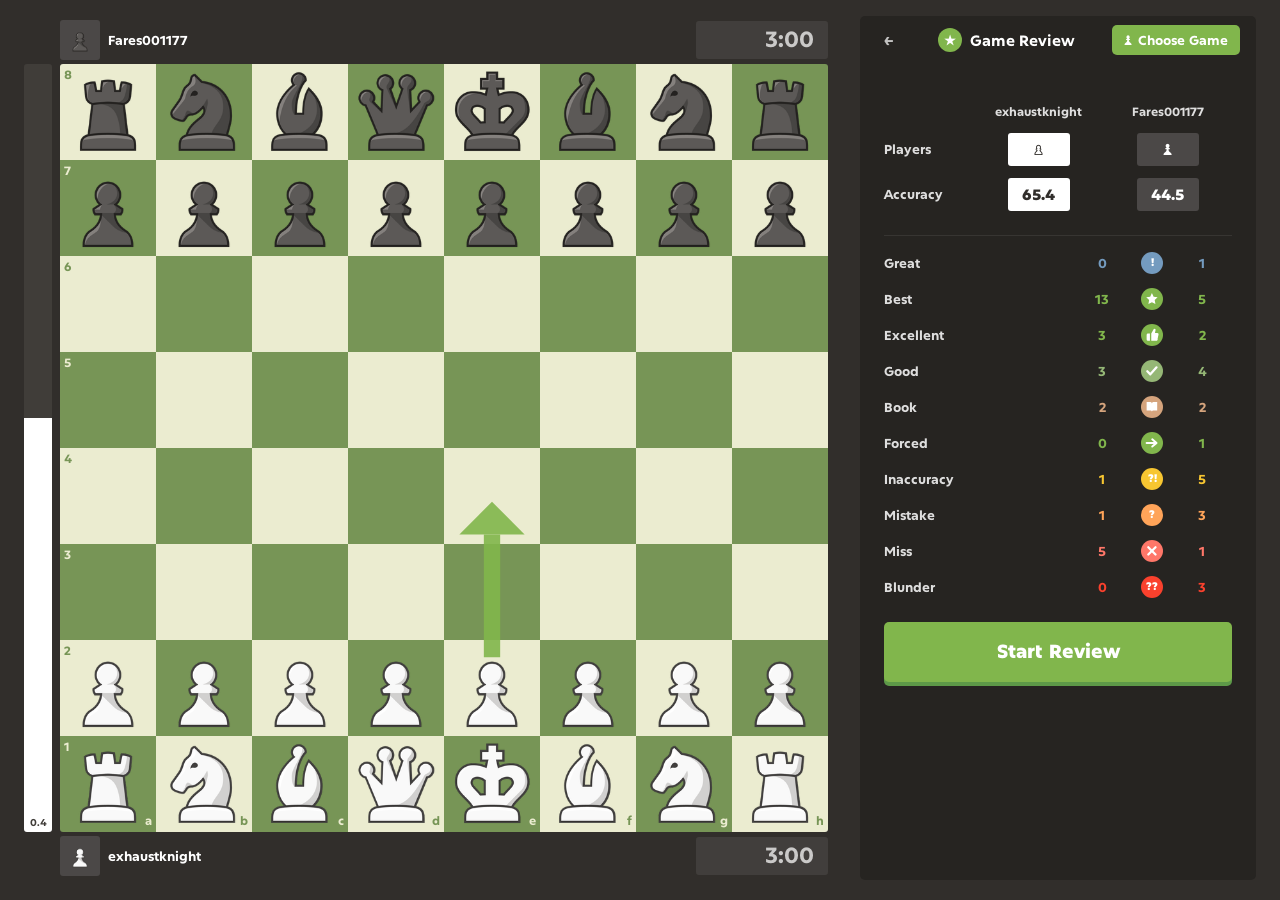
==== ui/index.html @ 0f4bdeea "Initial commit: Free Chess.com Game Review clone with interactive review UI" ====
<!doctype html>
<html lang="en">
<head>
<meta charset="utf-8">
<meta name="viewport" content="width=device-width,initial-scale=1">
<title>Game Review</title>
<style>
@font-face{font-family:"ChessSans";src:url(assets/ChessSans-Bold.19a3983f.woff2) format("woff2");font-weight:700}
@font-face{font-family:"ChessSans";src:url(assets/ChessSans-ExtraBold.3b60f736.woff2) format("woff2");font-weight:800}
/* ===== tokens (values harvested from chess.com computed styles) ===== */
:root{
  --gray-900:#262421;--gray-800:#312E2B;--gray-700:#4B4847;--gray-600:#666564;--gray-500:#8B8987;--gray-400:#BEBDB9;--gray-100:#F1F1F1;
  --white-8:rgba(255,255,255,.08);--white-10:rgba(255,255,255,.1);--white-14:rgba(255,255,255,.14);--white-25:rgba(255,255,255,.25);
  --white-50:rgba(255,255,255,.5);--white-72:rgba(255,255,255,.72);--white-85:rgba(255,255,255,.85);
  --green-300:#81B64C;--green-400:#5D9948;--blue-300:#008CD1;
  --c-brilliant:#26C2A3;--c-great:#749BBF;--c-best:#81B64C;--c-excellent:#81B64C;--c-good:#95B776;--c-book:#D5A47D;--c-forced:#81B64C;
  --c-inaccuracy:#F7C631;--c-mistake:#FFA459;--c-miss:#FF7769;--c-blunder:#FA412D;
  --sq-brilliant:rgba(27,172,166,.8);--sq-great:rgba(116,155,191,.8);--sq-best:rgba(151,189,77,.8);--sq-excellent:rgba(151,189,77,.8);--sq-good:rgba(149,183,118,.8);
  --sq-book:rgba(213,164,125,.8);--sq-forced:rgba(151,189,77,.8);--sq-inaccuracy:rgba(247,192,69,.8);--sq-mistake:rgba(229,143,42,.8);--sq-miss:rgba(255,119,105,.8);--sq-blunder:rgba(202,52,49,.8);
  --light:#EBECD0;--dark:#779556;
  --font:"ChessSans",-apple-system,"Segoe UI",Roboto,Helvetica,Arial,sans-serif;
  --sq:96px;--panel-w:402px;--anim-ms:180ms;--radius-5:5px;--radius-10:10px;
}
*{box-sizing:border-box;margin:0;padding:0}
[hidden]{display:none!important}
html,body{height:100%}
body{background:var(--gray-800);color:var(--white-72);font:400 13px/1.4 var(--font);-webkit-font-smoothing:antialiased}
button{font:inherit;color:inherit;background:none;border:0;cursor:pointer}
button:focus-visible{outline:2px solid var(--blue-300);outline-offset:2px}
.layout{display:flex;justify-content:center;gap:32px;padding:16px 24px;min-height:100vh}
/* ---------- board column ---------- */
.board-col{display:flex;flex-direction:column;width:calc(var(--sq)*8 + 36px)}
.player{display:flex;align-items:center;gap:8px;height:48px;padding:4px 0 4px 36px}
.player .avatar{width:40px;height:40px;border-radius:3px;background:var(--gray-700) url(assets/wp.png) center/28px no-repeat}
.player .name{font-weight:700;color:#fff;font-size:13px}
.player .rating{color:var(--white-50);font-weight:400;margin-left:4px}
.player .clock{margin-left:auto;background:var(--white-8);color:var(--white-72);font-weight:700;font-size:22px;padding:4px 14px;border-radius:3px;min-width:132px;text-align:right}
.player .clock.on{background:#fff;color:var(--gray-800)}
.board-wrap{display:flex;gap:8px}
.evalbar{width:28px;height:calc(var(--sq)*8);background:#403D39;border-radius:3px;position:relative;overflow:hidden;flex:none}
.evalbar .fill{position:absolute;left:0;right:0;bottom:0;background:#fff;transition:height .3s ease-out}
.evalbar .num{position:absolute;left:0;right:0;text-align:center;font-size:10px;font-weight:700;line-height:14px}
.evalbar .num.top{top:2px;color:#fff}.evalbar .num.bot{bottom:2px;color:#403D39}
.board{position:relative;width:calc(var(--sq)*8);height:calc(var(--sq)*8);display:grid;grid-template-columns:repeat(8,1fr);grid-template-rows:repeat(8,1fr);border-radius:3px;overflow:hidden;flex:none}
.sq{position:relative}
.sq.sel .hl{background:rgba(255,255,51,.5)}
.sq .dot{position:absolute;left:50%;top:50%;width:28%;height:28%;transform:translate(-50%,-50%);border-radius:50%;background:rgba(0,0,0,.18);z-index:3;pointer-events:none}
.sq .dot.cap{width:100%;height:100%;border-radius:50%;background:none;box-shadow:inset 0 0 0 6px rgba(0,0,0,.18)}
.sq .piece{cursor:grab}.sq .piece.drag{cursor:grabbing;opacity:.35}
.board.thinking{cursor:progress}
.sq.l{background:var(--light)}.sq.d{background:var(--dark)}
.sq .hl{position:absolute;inset:0}
.sq .piece{position:absolute;inset:0;background-size:100%;background-repeat:no-repeat;z-index:2}
.coord{position:absolute;font-size:12px;font-weight:700;z-index:3;user-select:none}
.coord.rank{top:3px;left:4px}.coord.file{bottom:2px;right:4px}
.sq.l .coord{color:var(--dark)}.sq.d .coord{color:var(--light)}
.badge{position:absolute;top:-11px;right:-11px;z-index:7;width:calc(var(--sq)*.36);height:calc(var(--sq)*.36);min-width:22px;min-height:22px;border-radius:50%;
  display:flex;align-items:center;justify-content:center;color:#fff;font-weight:800;font-size:calc(var(--sq)*.17);line-height:1;
  box-shadow:0 1px 3px rgba(0,0,0,.4);border:2px solid rgba(255,255,255,.9)}
.badge .gl{width:64%;height:64%}.badge .gl svg{width:100%;height:100%;display:block}
.arrows{position:absolute;inset:0;width:100%;height:100%;z-index:5;pointer-events:none;overflow:visible}
.anim{position:absolute;inset:0;z-index:20;pointer-events:none}
.anim .fly{position:absolute;top:0;left:0;width:12.5%;height:12.5%;background-size:100% 100%;background-repeat:no-repeat;
  will-change:transform;
  transition:transform 200ms cubic-bezier(0.2, 0.0, 0.2, 1);
  filter:drop-shadow(0 4px 10px rgba(0,0,0,0.45));
  pointer-events:none}
.anim .fade-out{position:absolute;top:0;left:0;width:12.5%;height:12.5%;background-size:100% 100%;background-repeat:no-repeat;
  will-change:transform,opacity;
  transition:transform 160ms cubic-bezier(0.2, 0.0, 0.2, 1), opacity 160ms ease-out;
  pointer-events:none}
@media (prefers-reduced-motion:reduce){.anim .fly, .anim .fade-out{transition:none}}
/* ---------- review panel ---------- */
.panel{width:var(--panel-w);height:calc(var(--sq)*8 + 96px);background:var(--gray-900);border-radius:var(--radius-5);display:flex;flex-direction:column;overflow:hidden}
.panel-head{display:flex;align-items:center;height:48px;padding:0 16px;gap:16px;flex:none}
.panel-head .title{flex:1;display:flex;justify-content:center;align-items:center;gap:8px;font-size:15px;font-weight:700;color:#fff}
.panel-head .title .star{width:24px;height:24px;border-radius:50%;background:var(--c-best);display:inline-flex;align-items:center;justify-content:center;font-size:13px;color:#fff}
.ic{color:var(--white-72);font-size:18px;line-height:1;width:24px;text-align:center}
.body{display:flex;flex-direction:column;flex:1;min-height:0;padding:24px 24px 0}
.coach{display:flex;align-items:flex-start;gap:12px;height:97px}
.varbar{display:none;align-items:center;gap:8px;padding:8px 12px;margin-bottom:8px;background:var(--white-8);border-radius:var(--radius-5);font-weight:600;color:var(--white-85);flex:none}
.varbar.on{display:flex}
.varbar .line{flex:1;color:var(--white-72);font-weight:400;overflow:hidden;text-overflow:ellipsis;white-space:nowrap}
.varbar button{background:var(--white-14);padding:4px 10px;border-radius:3px;font-size:12px;font-weight:600}
.coach .avatar{width:72px;height:72px;border-radius:50%;background:var(--gray-700);flex:none;display:flex;align-items:center;justify-content:center;font-size:34px}
.bubble{position:relative;background:#fff;color:var(--gray-800);border-radius:var(--radius-10);padding:14px 16px;flex:1;min-height:97px;font-size:15px;line-height:1.35}
.bubble:before{content:"";position:absolute;left:-8px;top:24px;border:8px solid transparent;border-right-color:#fff;border-left:0}
.bubble .row{display:flex;align-items:center;gap:8px}
.bubble .label{font-weight:700;flex:1}
.bubble .ev{background:var(--gray-800);color:#fff;font-weight:700;font-size:13px;padding:2px 6px;border-radius:3px}
.bubble .sub{margin-top:8px;color:var(--gray-600);font-size:13px}
.flow{display:flex;gap:8px;margin-top:8px;height:40px;flex:none}
.flow button{flex:1;display:flex;align-items:center;justify-content:center;gap:8px;height:40px;padding:4px 16px;background:var(--white-8);border-radius:var(--radius-5);font-size:14px;font-weight:600;color:var(--white-85)}
.flow button:hover{background:var(--white-14)}
.flow button.primary{background:var(--green-300);color:#fff}
.flow button.primary:hover{background:var(--green-400)}
.flow button.off{opacity:0.45;filter:grayscale(0.5)}
.ico{display:inline-flex;align-items:center;justify-content:center;border-radius:50%;color:#fff;font-weight:800;flex:none;width:16px;height:16px;font-size:9px;line-height:1;overflow:hidden}
.ico .gl{width:72%;height:72%;display:block}.ico .gl svg{width:100%;height:100%;display:block}
.movelist{flex:1;min-height:32px;overflow:auto;margin:16px 0 8px}
.mrow{display:flex;align-items:center;height:30px;padding:0 15px;font-weight:600}
.mrow:nth-child(odd){background:var(--white-8)}
.mrow .n{width:36px;color:var(--white-50);font-size:13px}
.node{display:inline-flex;align-items:center;height:24px;line-height:24px;padding:0 4px;border-radius:2px;font-weight:700;font-size:13px;cursor:pointer;color:var(--white-85);width:150px;gap:5px;border-bottom:3px solid transparent}
.node:hover{background:var(--white-8)}
.node.sel{background:var(--white-14);border-bottom-color:var(--white-10)}
.node .pc{width:16px;height:16px;background-size:100%;background-repeat:no-repeat;flex:none;opacity:.9}
.node.book{color:var(--c-book)}.node.brilliant{color:var(--c-brilliant)}.node.great{color:var(--c-great)}.node.best{color:var(--c-best)}.node.inaccuracy{color:var(--c-inaccuracy)}.node.mistake{color:var(--c-mistake)}.node.miss{color:var(--c-miss)}.node.blunder{color:var(--c-blunder)}.node.forced{color:var(--white-85)}
.arc{height:80px;background:var(--white-8);border-radius:3px;position:relative;flex:none;overflow:hidden}
.arc svg{width:100%;height:100%;display:block}
.nav{display:flex;gap:8px;margin:16px 0 8px;flex:none}
.nav button{
  flex:1 1 0px;
  min-width:0;
  width:0;
  height:50px;
  background:var(--white-8);
  border-radius:var(--radius-5);
  font-size:20px;
  font-weight:700;
  color:var(--white-85);
  display:inline-flex;
  align-items:center;
  justify-content:center;
  padding:0;
  margin:0;
  border:none;
  outline:none;
  box-sizing:border-box;
  user-select:none;
  -webkit-user-select:none;
  transition:background .15s ease;
}
.nav button:hover{background:var(--white-14)}
.nav button:active{background:var(--white-14);transform:none}
.nav button:focus{outline:none}
.nav button:focus-visible{outline:2px solid #81b64c;outline-offset:2px}
.foot{display:flex;justify-content:center;gap:40px;height:40px;align-items:center;color:var(--white-72);font-weight:600;font-size:13px;flex:none}
.empty{padding:40px 24px;text-align:center;color:var(--white-50)}
.empty input{margin-top:12px;color:var(--white-72)}
.summary{padding:16px 0 0}
.summary .acc{display:grid;grid-template-columns:90px 1fr 1fr;row-gap:12px;align-items:center;text-align:center}
.summary .acc .k{text-align:left;font-weight:600;color:var(--white-85)}
.summary .acc .name{font-weight:700;color:var(--white-85);white-space:nowrap;overflow:hidden;text-overflow:ellipsis;font-size:12px}
.summary .acc .num{display:inline-block;min-width:62px;padding:6px 8px;border-radius:3px;font-weight:800;font-size:15px}
.summary .acc .num.w{background:#fff;color:var(--gray-800)}.summary .acc .num.b{background:var(--gray-700);color:#fff}
.summary .counts{display:grid;grid-template-columns:1fr 60px 40px 60px;row-gap:14px;align-items:center;margin-top:24px;padding-top:16px;border-top:1px solid var(--white-8)}
.summary .counts .k{font-weight:600;color:var(--white-85)}
.summary .counts .c{text-align:center;font-weight:700}
.summary .counts .ico{width:22px;height:22px;font-size:11px;margin:0 auto}
.start{margin:24px 0 8px;height:60px;width:100%;background:var(--green-300);color:#fff;border-radius:var(--radius-5);font-size:19px;font-weight:800;box-shadow:0 4px 0 var(--green-400)}
.start:hover{background:#8dc257}
@media (max-width:1240px){:root{--sq:min(11vw,72px)}.layout{gap:16px;padding:8px}}
@media (max-width:900px){.layout{flex-direction:column;align-items:center}.panel{width:100%;max-width:520px;height:auto}.movelist{max-height:300px}}

/* Choose Game Button in Header */
.btn-choose-game {
  background: var(--green-300);
  color: #fff;
  border-radius: var(--radius-5);
  font-size: 13px;
  font-weight: 700;
  padding: 6px 12px;
  display: inline-flex;
  align-items: center;
  gap: 6px;
  cursor: pointer;
  transition: all 0.15s;
  border: none;
}
.btn-choose-game:hover {
  background: var(--green-400);
}

/* Modal styles */
.modal-backdrop {
  position: fixed;
  inset: 0;
  background: rgba(0, 0, 0, 0.78);
  backdrop-filter: blur(5px);
  z-index: 9999;
  display: flex;
  align-items: center;
  justify-content: center;
  padding: 16px;
}
.modal-backdrop[hidden] {
  display: none !important;
}
.modal-card {
  background: #262421;
  border: 1px solid #3d3a34;
  border-radius: 8px;
  width: 560px;
  max-width: 100%;
  max-height: 90vh;
  display: flex;
  flex-direction: column;
  box-shadow: 0 20px 40px rgba(0,0,0,0.7);
  overflow: hidden;
  animation: modalFadeIn 0.2s ease-out;
}
@keyframes modalFadeIn {
  from { opacity: 0; transform: scale(0.97); }
  to { opacity: 1; transform: scale(1); }
}
.modal-head {
  display: flex;
  align-items: center;
  justify-content: space-between;
  padding: 14px 18px;
  background: #211f1c;
  border-bottom: 1px solid #3d3a34;
}
.modal-head .title {
  font-size: 16px;
  font-weight: 800;
  color: #fff;
  display: flex;
  align-items: center;
  gap: 8px;
}
.modal-close {
  background: transparent;
  border: none;
  font-size: 24px;
  color: var(--white-50);
  cursor: pointer;
  line-height: 1;
  padding: 0 4px;
}
.modal-close:hover {
  color: #fff;
}
.modal-tabs {
  display: flex;
  background: #1e1c19;
  border-bottom: 1px solid #3d3a34;
}
.modal-tab {
  flex: 1;
  padding: 12px 16px;
  background: transparent;
  border: none;
  color: var(--white-50);
  font-size: 14px;
  font-weight: 700;
  cursor: pointer;
  border-bottom: 2px solid transparent;
  transition: all 0.15s;
}
.modal-tab.active {
  color: #fff;
  border-bottom-color: var(--green-300);
  background: #262421;
}
.modal-body {
  padding: 18px;
  overflow-y: auto;
  display: flex;
  flex-direction: column;
  gap: 16px;
}
.input-row {
  display: flex;
  gap: 8px;
}
.input-field {
  flex: 1;
  background: #1e1c19;
  border: 1px solid #3d3a34;
  border-radius: 4px;
  color: #fff;
  padding: 9px 12px;
  font-size: 14px;
  outline: none;
  font-family: inherit;
}
.input-field:focus {
  border-color: var(--green-300);
}
.btn-fetch {
  background: var(--green-300);
  color: #fff;
  border-radius: 4px;
  font-size: 14px;
  font-weight: 700;
  padding: 0 16px;
  cursor: pointer;
  border: none;
  white-space: nowrap;
}
.btn-fetch:hover {
  background: var(--green-400);
}
.quick-bar {
  display: flex;
  gap: 8px;
  align-items: center;
}
.btn-quick {
  background: rgba(129, 182, 76, 0.15);
  border: 1px solid rgba(129, 182, 76, 0.4);
  color: var(--green-300);
  border-radius: 4px;
  font-size: 13px;
  font-weight: 700;
  padding: 8px 12px;
  cursor: pointer;
  white-space: nowrap;
  transition: all 0.15s;
}
.btn-quick:hover {
  background: rgba(129, 182, 76, 0.25);
  color: #fff;
}
.btn-secondary {
  background: var(--white-8);
  color: var(--white-85);
  border-radius: 4px;
  font-size: 13px;
  font-weight: 700;
  padding: 0 12px;
  cursor: pointer;
  border: none;
  white-space: nowrap;
}
.btn-secondary:hover {
  background: var(--white-14);
}
.games-box {
  background: #1e1c19;
  border: 1px solid #3d3a34;
  border-radius: 6px;
  overflow: hidden;
  display: flex;
  flex-direction: column;
}
.games-box-head {
  padding: 8px 12px;
  background: #211f1c;
  font-size: 12px;
  font-weight: 700;
  color: var(--white-50);
  text-transform: uppercase;
  letter-spacing: 0.5px;
  border-bottom: 1px solid #3d3a34;
  display: flex;
  justify-content: space-between;
}
.games-list-scroll {
  max-height: 240px;
  overflow-y: auto;
  display: flex;
  flex-direction: column;
}
.game-item {
  display: flex;
  align-items: center;
  justify-content: space-between;
  padding: 10px 12px;
  border-bottom: 1px solid rgba(255,255,255,0.05);
  cursor: pointer;
  transition: background 0.15s;
}
.game-item:last-child {
  border-bottom: none;
}
.game-item:hover {
  background: rgba(255,255,255,0.06);
}
.game-item .info {
  display: flex;
  flex-direction: column;
  gap: 3px;
}
.game-item .players {
  font-size: 13px;
  font-weight: 700;
  color: #fff;
  display: flex;
  align-items: center;
  gap: 6px;
}
.game-item .meta {
  font-size: 11px;
  color: var(--white-50);
  display: flex;
  align-items: center;
  gap: 8px;
}
.badge-res {
  font-size: 11px;
  font-weight: 800;
  padding: 3px 8px;
  border-radius: 3px;
  text-transform: uppercase;
  letter-spacing: 0.5px;
}
.badge-res.win { background: #81b64c; color: #fff; }
.badge-res.loss { background: #fa412d; color: #fff; }
.badge-res.draw { background: #8b8987; color: #fff; }
.badge-tc {
  background: rgba(255,255,255,0.1);
  padding: 2px 6px;
  border-radius: 3px;
  font-size: 10px;
  font-weight: 600;
  color: var(--white-72);
}
.modal-foot {
  padding: 12px 18px;
  background: #211f1c;
  border-top: 1px solid #3d3a34;
  display: flex;
  align-items: center;
  justify-content: space-between;
}
.modal-foot select {
  background: #1e1c19;
  border: 1px solid #3d3a34;
  color: #fff;
  border-radius: 4px;
  padding: 6px 10px;
  font-size: 13px;
  font-family: inherit;
}

/* Progress Overlay */
.progress-card {
  background: #262421;
  border: 1px solid #3d3a34;
  border-radius: 12px;
  padding: 32px 28px;
  width: 440px;
  max-width: 90vw;
  text-align: center;
  display: flex;
  flex-direction: column;
  align-items: center;
  gap: 16px;
  box-shadow: 0 20px 40px rgba(0,0,0,0.8);
}
.spinner-ring {
  width: 48px;
  height: 48px;
  border: 4px solid rgba(129, 182, 76, 0.2);
  border-top-color: var(--green-300);
  border-radius: 50%;
  animation: spin 0.8s linear infinite;
}
@keyframes spin {
  to { transform: rotate(360deg); }
}
.prog-title {
  font-size: 18px;
  font-weight: 800;
  color: #fff;
}
.prog-sub {
  font-size: 13px;
  color: var(--white-72);
  min-height: 20px;
}
.prog-bar-wrap {
  width: 100%;
  height: 10px;
  background: #1e1c19;
  border-radius: 5px;
  overflow: hidden;
  border: 1px solid #3d3a34;
}
.prog-bar-fill {
  height: 100%;
  background: linear-gradient(90deg, var(--green-400), var(--green-300));
  border-radius: 5px;
  transition: width 0.2s ease-out;
}
.prog-meta {
  width: 100%;
  display: flex;
  justify-content: space-between;
  font-size: 12px;
  font-weight: 700;
  color: var(--white-50);
}

@media (prefers-reduced-motion:reduce){.evalbar .fill{transition:none}}
</style>
</head>
<body>
<div class="layout">
  <div class="board-col">
    <div class="player top"><div class="avatar" id="av-top"></div><span class="name" id="name-top">—</span><span class="rating" id="rt-top"></span><div class="clock" id="clk-top">3:00</div></div>
    <div class="board-wrap">
      <div class="evalbar" aria-label="Evaluation"><div class="num top" id="ev-top"></div><div class="fill" id="ev-fill" style="height:50%"></div><div class="num bot" id="ev-bot"></div></div>
      <div class="board" id="board"><svg class="arrows" id="arrows" viewBox="0 0 8 8"></svg><div class="anim" id="anim"></div></div>
    </div>
    <div class="player bottom"><div class="avatar" id="av-bot"></div><span class="name" id="name-bot">—</span><span class="rating" id="rt-bot"></span><div class="clock" id="clk-bot">3:00</div></div>
  </div>

  <aside class="panel" id="panel">
    <div class="panel-head">
      <button class="ic" id="back" aria-label="Back">&#8592;</button>
      <div class="title"><span class="star">&#9733;</span>Game Review</div>
      <button class="btn-choose-game" id="btnHeaderChoose" title="Choose Game"><span>♟</span> Choose Game</button>
    </div>
    <div class="empty" id="empty">
      <div style="font-size:42px;margin-bottom:12px">&#9822;</div>
      <div style="font-size:18px;font-weight:800;color:#fff;margin-bottom:6px">Game Review</div>
      <div style="font-size:13px;color:var(--white-72);max-width:280px;margin:0 auto 18px;line-height:1.5">
        Review any Chess.com game by username or Game ID with full Stockfish analysis.
      </div>
      <button class="btn-choose-game" id="btnEmptyChoose" style="padding:10px 24px;font-size:15px;margin:0 auto">
        <span>♟</span> Select Game
      </button>
      <div style="margin-top:20px;font-size:12px;color:var(--white-50)">
        or drop <b>out.json</b> here
      </div>
      <input type="file" id="file" accept=".json" style="display:none">
    </div>
    <div class="body" id="summaryView" hidden>
      <div class="summary">
        <div class="acc" id="acc"></div>
        <div class="counts" id="counts"></div>
      </div>
      <button class="start" id="start">Start Review</button>
    </div>
    <div class="body" id="reviewView" hidden>
      <div class="varbar" id="varbar"><span>Analysis</span><span class="line" id="varline"></span><button id="exitvar">Back to game</button></div>
      <div class="coach"><div class="avatar" aria-hidden="true">&#9823;</div><div class="bubble" id="bubble"></div></div>
      <div class="flow">
        <button id="explain"><span>&#128161;</span>Explain</button>
        <button id="showbest"><span>&#9733;</span>Best</button>
        <button class="primary" id="nextbtn"><span>&#8594;</span>Next</button>
      </div>
      <div class="movelist" id="movelist"></div>
      <div class="arc" id="arc"><svg id="arcsvg" preserveAspectRatio="none"></svg></div>
      <div class="nav">
        <button id="first" aria-label="First">&#8676;</button><button id="prev" aria-label="Previous">&#8249;</button>
        <button id="play" aria-label="Play" title="Play"><svg width="18" height="18" viewBox="0 0 24 24" fill="currentColor" style="display:block"><path d="M8 5v14l11-7z"/></svg></button><button id="next" aria-label="Next">&#8250;</button><button id="last" aria-label="Last">&#8677;</button>
      </div>
      <div class="foot"><span>&#9733; Skills</span><span>&#8599; Share</span><button id="mute" aria-label="Sound">&#128266;</button><button id="flip" aria-label="Flip board">&#8645; Flip</button></div>
    </div>
  </aside>
</div>

<!-- Game Selector Modal -->
<div class="modal-backdrop" id="gameModal" hidden>
  <div class="modal-card">
    <div class="modal-head">
      <div class="title"><span>♟</span> Select Game to Review</div>
      <button class="modal-close" id="modalCloseBtn" aria-label="Close">&times;</button>
    </div>

    <div class="modal-tabs">
      <button class="modal-tab active" id="tabChesscom">Chess.com Account</button>
      <button class="modal-tab" id="tabPgn">Paste PGN / Game Link</button>
    </div>

    <div class="modal-body" id="paneChesscom">
      <div style="display:flex;flex-direction:column;gap:6px">
        <label style="font-size:12px;font-weight:700;color:var(--white-72)">Chess.com Username</label>
        <div class="input-row">
          <input type="text" class="input-field" id="inputUsername" placeholder="e.g. exhaustknight" autocomplete="off" spellcheck="false">
          <button class="btn-fetch" id="btnFetchGames">Fetch Games</button>
        </div>
      </div>

      <div class="quick-bar">
        <button class="btn-quick" id="btnReviewLatest">⚡ Review Latest Game</button>
        <div style="flex:1;display:flex;gap:6px">
          <input type="text" class="input-field" id="inputGameId" placeholder="Or enter specific Game ID">
          <button class="btn-secondary" id="btnReviewId">Review ID</button>
        </div>
      </div>

      <div class="games-box">
        <div class="games-box-head">
          <span>Recent Games</span>
          <span id="gamesCount" style="font-weight:400;color:var(--white-50)"></span>
        </div>
        <div class="games-list-scroll" id="gamesList">
          <div style="padding:28px 16px;text-align:center;color:var(--white-50);font-size:13px">
            Enter your Chess.com username above to load recent games.
          </div>
        </div>
      </div>
    </div>

    <div class="modal-body" id="panePgn" hidden>
      <div style="display:flex;flex-direction:column;gap:6px">
        <label style="font-size:12px;font-weight:700;color:var(--white-72)">Chess.com Game URL or PGN Text</label>
        <textarea class="input-field" id="inputPgn" rows="7" placeholder="Paste chess.com/game/... link or full PGN text here..."></textarea>
      </div>
      <button class="btn-fetch" id="btnReviewPgn" style="height:40px;width:100%;margin-top:8px">Analyze Game</button>
    </div>

    <div class="modal-foot">
      <div style="display:flex;align-items:center;gap:10px;font-size:13px;color:var(--white-72)">
        <label for="selectSpeed">Engine Speed:</label>
        <select id="selectSpeed">
          <option value="0.5">Fast (0.5s / move)</option>
          <option value="1.0" selected>Standard (1.0s / move)</option>
          <option value="2.0">Deep (2.0s / move)</option>
        </select>
      </div>
    </div>
  </div>
</div>

<!-- Live Analysis Progress Overlay -->
<div class="modal-backdrop" id="progressModal" hidden>
  <div class="progress-card">
    <div class="spinner-ring"></div>
    <div class="prog-title" id="progTitle">Analyzing Game</div>
    <div class="prog-sub" id="progSub">Initializing Stockfish engine...</div>
    <div class="prog-bar-wrap">
      <div class="prog-bar-fill" id="progFill" style="width: 0%"></div>
    </div>
    <div class="prog-meta">
      <span id="progPct">0%</span>
      <span id="progCount">Preparing positions...</span>
    </div>
  </div>
</div>

<script>
// classification badges — glyph + colour, matching chess.com's set
const G={
  star:'<svg viewBox="0 0 24 24" fill="#fff"><path d="M12 3.2l2.6 5.6 6 .8-4.4 4.2 1.1 6.1L12 17l-5.3 2.9 1.1-6.1L3.4 9.6l6-.8z"/></svg>',
  thumb:'<svg viewBox="0 0 24 24" fill="#fff"><path d="M9 21H6a2 2 0 0 1-2-2v-7a2 2 0 0 1 2-2h3zm2-11l3.6-6.4A1.6 1.6 0 0 1 17.5 5l-.9 4.2h3.6a1.9 1.9 0 0 1 1.85 2.35l-1.4 6.1A2.5 2.5 0 0 1 18.2 21H11z"/></svg>',
  check:'<svg viewBox="0 0 24 24" fill="none" stroke="#fff" stroke-width="3.4" stroke-linecap="round" stroke-linejoin="round"><path d="M5 12.6l4.6 4.6L19 6.6"/></svg>',
  cross:'<svg viewBox="0 0 24 24" fill="none" stroke="#fff" stroke-width="3.4" stroke-linecap="round"><path d="M6.5 6.5l11 11M17.5 6.5l-11 11"/></svg>',
  book:'<svg viewBox="0 0 24 24" fill="#fff"><path d="M4 4.6h6a2.4 2.4 0 0 1 2 2.3v12a2 2 0 0 0-2-1.4H4zm16 0h-6a2.4 2.4 0 0 0-2 2.3v12a2 2 0 0 1 2-1.4h6z"/></svg>',
  arrow:'<svg viewBox="0 0 24 24" fill="none" stroke="#fff" stroke-width="3" stroke-linecap="round" stroke-linejoin="round"><path d="M4 12h14M12.5 6.5L19 12l-6.5 5.5"/></svg>',
  crown:'<svg viewBox="0 0 24 24" fill="#fff"><path d="M3 8l4 3.2L12 4l5 7.2L21 8l-1.7 10.5H4.7z"/></svg>'
};
const CLS={
  Brilliant :{s:"!!", v:"--c-brilliant"},
  Great     :{s:"!",  v:"--c-great"},
  Best      :{g:G.star,  v:"--c-best"},
  Excellent :{g:G.thumb, v:"--c-excellent"},
  Good      :{g:G.check, v:"--c-good"},
  Book      :{g:G.book,  v:"--c-book"},
  Forced    :{g:G.arrow, v:"--c-forced"},
  Inaccuracy:{s:"?!", v:"--c-inaccuracy"},
  Mistake   :{s:"?",  v:"--c-mistake"},
  Miss      :{g:G.cross, v:"--c-miss"},
  Blunder   :{s:"??", v:"--c-blunder"},
  Checkmate :{g:G.crown, v:"--c-best"}
};
const ORDER=["Brilliant","Great","Best","Excellent","Good","Book","Forced","Inaccuracy","Mistake","Miss","Blunder"];
const SHOW_ICON=new Set(["Brilliant","Great","Best","Book","Inaccuracy","Mistake","Miss","Blunder"]); // move list omits Excellent/Good/Forced
const NEEDS_BEST=new Set(["Excellent","Good","Inaccuracy","Mistake","Miss","Blunder"]);  // green "should have played" arrow
const NEEDS_THREAT=new Set(["Mistake","Miss","Blunder"]);                                // red "now they can" arrow
const PIECE={K:"k",Q:"q",R:"r",B:"b",N:"n",P:"p"};
const $=id=>document.getElementById(id);
let data=null,ply=0,flipped=false,showBest=false,timer=null,animating=0;
let variation=null;   // {fen, moves:[{san,uci,fen}], legal:{}, evalCp, mate, best_uci, best_san}
let sel=null,legal=null,muted=false,dragEl=null,showArrows=true;

/* ---------- sound (authentic chess.com audio + Web Audio API & HTML5 Audio pool) ---------- */
const SOUND_MAP = {
  moveSelf:      "assets/sounds/move-self.mp3",
  moveOpponent:  "assets/sounds/move-opponent.mp3",
  capture:       "assets/sounds/capture.mp3",
  check:         "assets/sounds/move-check.mp3",
  checkOpponent: "assets/sounds/move-opponent-check.mp3",
  castle:        "assets/sounds/castle.mp3",
  promote:       "assets/sounds/promote.mp3",
  start:         "assets/sounds/game-start.mp3",
  end:           "assets/sounds/game-end.mp3",
  win:           "assets/sounds/game-win.mp3",
  illegal:       "assets/sounds/illegal.mp3",
  brilliant:     "assets/sounds/brilliant.mp3",
  notify:        "assets/sounds/notify.mp3"
};

let AC = null;
const audioBuffers = {};
const audioPool = {};
const poolIdx = {};

function initAudio() {
  if (!AC) {
    const AudioCtx = window.AudioContext || window.webkitAudioContext;
    if (AudioCtx) AC = new AudioCtx();
  }
  if (AC && AC.state === "suspended") {
    AC.resume().catch(() => {});
  }
}
document.addEventListener("pointerdown", initAudio, { once: true });
document.addEventListener("keydown", initAudio, { once: true });

for (const [key, url] of Object.entries(SOUND_MAP)) {
  audioPool[key] = [new Audio(url), new Audio(url), new Audio(url)];
  audioPool[key].forEach(a => { a.preload = "auto"; });
  fetch(url)
    .then(r => (r.ok ? r.arrayBuffer() : null))
    .then(buf => {
      if (!buf) return null;
      initAudio();
      return AC ? AC.decodeAudioData(buf) : null;
    })
    .then(decoded => {
      if (decoded) audioBuffers[key] = decoded;
    })
    .catch(() => {});
}

function playSound(key, vol = 1.0) {
  if (muted) return;
  initAudio();
  if (AC && audioBuffers[key]) {
    try {
      const src = AC.createBufferSource();
      src.buffer = audioBuffers[key];
      const gain = AC.createGain();
      gain.gain.value = vol;
      src.connect(gain);
      gain.connect(AC.destination);
      src.start(0);
      return;
    } catch (e) {}
  }
  const pool = audioPool[key];
  if (pool && pool.length) {
    poolIdx[key] = ((poolIdx[key] || 0) + 1) % pool.length;
    const a = pool[poolIdx[key]];
    a.currentTime = 0;
    a.volume = vol;
    a.play().catch(() => {});
  }
}

const SFX = {
  move: (isOpp = false) => playSound(isOpp ? "moveOpponent" : "moveSelf"),
  capture: () => playSound("capture"),
  check: (isOpp = false) => playSound(isOpp ? "checkOpponent" : "check"),
  castle: () => playSound("castle"),
  promote: () => playSound("promote"),
  end: (win = false) => playSound(win ? "win" : "end"),
  illegal: () => playSound("illegal"),
  brilliant: () => playSound("brilliant"),
  start: () => playSound("start"),
  notify: () => playSound("notify")
};

function sfxFor(m, color) {
  const isOpp = flipped ? (color === "white") : (color === "black");
  if (m.mate || m.over) return SFX.end();
  if (m.promotion) return SFX.promote();
  if (m.check) return SFX.check(isOpp);
  if (m.castle) return SFX.castle();
  if (m.capture) return SFX.capture();
  return SFX.move(isOpp);
}

/* ---------- server API ---------- */
const api=(path,body)=>fetch(path,body?{method:"POST",headers:{"Content-Type":"application/json"},body:JSON.stringify(body)}:undefined)
  .then(r=>r.json()).catch(()=>null);
function currentFen(){ if(variation)return variation.fen;
  const M=data.moves;return ply>=M.length?M[M.length-1].fen_after:M[ply].fen; }
async function loadLegal(){ const r=await api("/api/legal?fen="+encodeURIComponent(currentFen()));
  legal=r&&r.moves?r.moves:{}; }
const v=c=>`var(--c-${c.toLowerCase()})`, sqv=c=>`var(--sq-${c.toLowerCase()})`;
const ico=(c,size)=>{const d=CLS[c]||CLS.Best,st=size?`width:${size}px;height:${size}px;font-size:${Math.round(size*.52)}px`:"";
  return`<span class="ico" style="background:var(${d.v});${st}">${d.g?`<span class="gl">${d.g}</span>`:d.s}</span>`};
const article=c=>/^[AEIO]/.test(c)?"an":"a";

function badge(c){const d=CLS[c]||CLS.Best;
  return`<span class="badge" style="background:var(${d.v})">${d.g?`<span class="gl">${d.g}</span>`:d.s}</span>`}
function fenBoard(fen){return fen.split(" ")[0].split("/").map(r=>{const o=[];for(const ch of r){if(/\d/.test(ch))o.push(...Array(+ch).fill(null));else o.push(ch)}return o})}
function winPct(cp){return 50+50*(2/(1+Math.exp(-0.00368208*Math.max(-1500,Math.min(1500,cp))))-1)}
function sqXY(u){return[u.charCodeAt(0)-97,8-(+u[1])]}   // file idx, rank row (0=8th rank)

let activeAnimSkips = new Set();

function animate(fromPly,toPly){
  // slide the piece for a single-ply step; returns true if an animation started
  if(Math.abs(toPly-fromPly)!==1)return false;
  const fwd=toPly>fromPly,m=data.moves[fwd?toPly-1:fromPly-1];if(!m)return false;
  const a=fenBoard(m.fen),b=fenBoard(m.fen_after);
  const animDuration=200;

  $("anim").innerHTML="";
  activeAnimSkips.clear();

  const doFly=(pc,sf,sr,df,dr,isCap=false,capPc=null)=>{
    const sx=flipped?(7-sf):sf;
    const sy=flipped?(7-sr):sr;
    const dx=flipped?(7-df):df;
    const dy=flipped?(7-dr):dr;

    const dstName="abcdefgh"[df]+(8-dr);
    activeAnimSkips.add(dstName);

    if(isCap&&capPc){
      const capEl=document.createElement("div");
      capEl.className="fade-out";
      capEl.style.backgroundImage=`url(assets/${capPc===capPc.toUpperCase()?"w":"b"}${PIECE[capPc.toUpperCase()]}.png)`;
      capEl.style.transform=`translate(${dx*100}%,${dy*100}%) scale(1)`;
      capEl.style.opacity="1";
      $("anim").appendChild(capEl);
      void capEl.offsetHeight;
      capEl.style.transform=`translate(${dx*100}%,${dy*100}%) scale(0.65)`;
      capEl.style.opacity="0";
      setTimeout(()=>capEl.remove(), animDuration+20);
    }

    const el=document.createElement("div");
    el.className="fly";
    el.style.backgroundImage=`url(assets/${pc===pc.toUpperCase()?"w":"b"}${PIECE[pc.toUpperCase()]}.png)`;
    el.style.transform=`translate(${sx*100}%,${sy*100}%)`;
    $("anim").appendChild(el);
    void el.offsetHeight;
    el.style.transform=`translate(${dx*100}%,${dy*100}%)`;
  };

  animating++;

  // Handle Castling
  if(m.san&&m.san.startsWith("O-O-O")){
    const r=m.color==="white"?7:0;
    const kPc=m.color==="white"?"K":"k";
    const rPc=m.color==="white"?"R":"r";
    if(fwd){
      doFly(kPc,4,r,2,r);
      doFly(rPc,0,r,3,r);
    }else{
      doFly(kPc,2,r,4,r);
      doFly(rPc,3,r,0,r);
    }
  }else if(m.san&&m.san.startsWith("O-O")){
    const r=m.color==="white"?7:0;
    const kPc=m.color==="white"?"K":"k";
    const rPc=m.color==="white"?"R":"r";
    if(fwd){
      doFly(kPc,4,r,6,r);
      doFly(rPc,7,r,5,r);
    }else{
      doFly(kPc,6,r,4,r);
      doFly(rPc,5,r,7,r);
    }
  }else{
    const em=[],fi=[];
    for(let r=0;r<8;r++)for(let f=0;f<8;f++){
      if(a[r][f]!==b[r][f]){
        if(b[r][f]===null)em.push([r,f]);
        else fi.push([r,f]);
      }
    }
    let to=fi.find(([r,f])=>"kK".includes(b[r][f]))||fi[0];
    if(!to){animating=Math.max(0,animating-1);return false;}
    const pc=b[to[0]][to[1]];
    let fr=em.find(([r,f])=>a[r][f]===pc)||em.find(([r,f])=>a[r][f]&&a[r][f].toLowerCase()==="p")||em[0];
    if(!fr){animating=Math.max(0,animating-1);return false;}

    const [tr,tf]=to,[fr_r,fr_f]=fr;
    const isCap=a[tr][tf]!==null||(pc&&pc.toLowerCase()==="p"&&fr_f!==tf&&a[tr][tf]===null);
    const capPc=a[tr][tf]||(isCap?(m.color==="white"?"p":"P"):null);

    if(fwd){
      doFly(pc,fr_f,fr_r,tf,tr,isCap,capPc);
    }else{
      doFly(pc,tf,tr,fr_f,fr_r);
    }
  }

  setTimeout(()=>{
    $("anim").innerHTML="";
    activeAnimSkips.clear();
    animating=Math.max(0,animating-1);
    render();
  }, animDuration+10);

  return true;
}

function render(){
  const M=data.moves,cur=variation?null:(ply?M[ply-1]:null);
  const vlast=variation&&variation.moves.length?variation.moves[variation.moves.length-1]:null;
  const activeMove=cur||vlast;
  const fen=currentFen();
  const g=fenBoard(fen),bd=$("board");bd.querySelectorAll(".sq").forEach(e=>e.remove());
  let from=null,to=null;
  if(activeMove){
    const ref=cur||{fen:vlast.prevFen,classification:vlast.classification||"Best"};
    const b0=fenBoard(ref.fen),em=[],fi=[];
    for(let r=0;r<8;r++)for(let f=0;f<8;f++){if(b0[r][f]!==g[r][f]){if(g[r][f]===null)em.push([r,f]);else fi.push([r,f])}}
    to=fi.find(([r,f])=>"kK".includes(g[r][f]))||fi[0]||null;
    if(to){const p=g[to[0]][to[1]];from=em.find(([r,f])=>b0[r][f]===p)||em.find(([r,f])=>b0[r][f]&&b0[r][f].toLowerCase()==="p")||em[0]||null}
  }
  for(let i=0;i<64;i++){
    const rr=i>>3,ff=i&7,r=flipped?7-rr:rr,f=flipped?7-ff:ff,p=g[r][f];
    const d=document.createElement("div");d.className="sq "+((r+f)%2?"d":"l");
    const name="abcdefgh"[f]+(8-r);d.dataset.sq=name;
    const isFrom=from&&from[0]===r&&from[1]===f,isTo=to&&to[0]===r&&to[1]===f;
    if(isFrom||isTo){
      const bg=(activeMove&&activeMove.classification)?sqv(activeMove.classification):(variation?"rgba(255,255,51,.4)":sqv(cur?.classification));
      d.insertAdjacentHTML("beforeend",`<div class="hl" style="background:${bg}"></div>`);
    }
    if(sel===name)d.classList.add("sel"),d.insertAdjacentHTML("afterbegin",`<div class="hl"></div>`);
    if(sel&&legal&&(legal[sel]||[]).includes(name))d.insertAdjacentHTML("beforeend",`<div class="dot${g[r][f]?" cap":""}"></div>`);
    if(p&&!activeAnimSkips.has(name))d.insertAdjacentHTML("beforeend",`<div class="piece" style="background-image:url(assets/${p===p.toUpperCase()?"w":"b"}${PIECE[p.toUpperCase()]}.png)"></div>`);
    if(ff===0)d.insertAdjacentHTML("beforeend",`<span class="coord rank">${8-r}</span>`);
    if(rr===7)d.insertAdjacentHTML("beforeend",`<span class="coord file">${"abcdefgh"[f]}</span>`);
    if(isTo&&activeMove&&activeMove.classification)d.insertAdjacentHTML("beforeend",badge(activeMove.classification));
    if(activeMove&&activeMove.mate_delivered&&"kK".includes(g[r][f])&&(g[r][f]==="k")===(activeMove.color==="black"))
      d.insertAdjacentHTML("beforeend",badge("Checkmate"));
    bd.appendChild(d);
  }
  bd.appendChild($("arrows"));bd.appendChild($("anim"));
  drawArrows(cur,from,to);
  // eval bar
  let cp,mt;
  if(variation){
    if(vlast&&vlast.eval_after_cp!=null){cp=vlast.eval_after_cp;mt=vlast.mate_after}
    else{cp=variation.cp==null?0:variation.cp;mt=variation.mate}
  } else {
    cp=cur?cur.eval_after_cp:M[0].eval_before_cp;mt=cur?cur.mate_after:null;
  }
  let txt=(mt!=null||Math.abs(cp)>=9000)?`M${Math.abs(mt||1)}`:(Math.abs(cp)/100).toFixed(1);
  if(!variation&&cur&&cur.mate_delivered)txt=cur.color==="white"?"1-0":"0-1";
  const wp=winPct(cp);
  const F=$("ev-fill");F.style.height=wp+"%";F.style.bottom=flipped?"auto":"0";F.style.top=flipped?"0":"auto";
  const whiteTxt=cp>=0?txt:"",blackTxt=cp<0?txt:"";
  $("ev-top").textContent=flipped?whiteTxt:blackTxt;$("ev-bot").textContent=flipped?blackTxt:whiteTxt;
  $("ev-top").style.color=flipped?"#403D39":"#fff";$("ev-bot").style.color=flipped?"#fff":"#403D39";
  const S=data.summary;$("name-top").textContent=flipped?S.white:S.black;$("name-bot").textContent=flipped?S.black:S.white;
  $("av-top").style.backgroundImage=`url(assets/${flipped?"wp":"bp"}.png)`;$("av-bot").style.backgroundImage=`url(assets/${flipped?"bp":"wp"}.png)`;
  // list selection
  document.querySelectorAll(".node").forEach(e=>e.classList.toggle("sel",+e.dataset.ply===ply));
  const s=document.querySelector(".node.sel");if(s)s.scrollIntoView({block:"nearest"});
  // variation bar
  $("varbar").classList.toggle("on",!!variation);
  if(variation){
    const mv=variation.moves,start=variation.startPly;
    $("varline").innerHTML=mv.map((m,i)=>{
      const n=Math.floor((start+i)/2)+1;
      const num=((start+i)%2===0?n+". ":(i===0?n+"... ":""));
      const b=m.classification?`<span style="display:inline-block;padding:1px 5px;margin-left:3px;border-radius:3px;font-size:11px;font-weight:700;background:var(${CLS[m.classification]?.v||'--c-best'});color:#fff">${CLS[m.classification]?.s||''}</span>`:"";
      return`<span style="display:inline-flex;align-items:center;margin-right:8px">${num}<b>${m.san}</b>${b}</span>`;
    }).join("");
  }
  // coach bubble
  const B=$("bubble");
  if(variation){
    if(vlast&&vlast.classification){
      const evs=vlast.mate_after?`M${Math.abs(vlast.mate_after)}`:`${vlast.eval_after_cp>=0?"+":"-"}${(Math.abs(vlast.eval_after_cp)/100).toFixed(2)}`;
      let sub="";
      if(vlast.classification==="Book")sub=vlast.note||"Book opening move.";
      else if(vlast.classification==="Forced")sub="The only legal move.";
      else if(["Best","Brilliant","Great"].includes(vlast.classification))
        sub=vlast.classification==="Best"?`${vlast.san} was the best move.`:vlast.classification==="Brilliant"?`${vlast.san} sacrifices material and works!`:`${vlast.san} was the only good move here.`;
      else sub=`${vlast.best_san?`<b>${vlast.best_san}</b> was best.`:`Best was ${vlast.best_san||"another move"}.`}${vlast.note?" "+vlast.note+".":""} Eval is now ${evs}.`;
      B.innerHTML=`<div class="row">${ico(vlast.classification,20)}<span class="label">${vlast.classification}</span><span class="ev">${evs}</span></div><div class="sub">${sub}</div>`;
      return;
    }
    const e=variation.mate!=null?`M${Math.abs(variation.mate)}`:variation.cp==null?"…":`${variation.cp>=0?"+":"-"}${(Math.abs(variation.cp)/100).toFixed(2)}`;
    B.innerHTML=`<div class="row"><span class="label">Analysis (Exploring)</span><span class="ev">${e}</span></div>
      <div class="sub">${variation.best_san?`Best move here is <b>${variation.best_san}</b>.`:"Analyzing move with Stockfish…"} Make more moves, or click ✕ to return to the game.</div>`;
    return;
  }
  if(!cur){B.innerHTML=`<div class="row"><span class="label">Let's review your game.</span></div><div class="sub">${data.summary.white} vs ${data.summary.black} · ${data.summary.result}</div>`;return}
  const evs=cur.mate_after?`M${Math.abs(cur.mate_after)}`:`${cur.eval_after_cp>=0?"+":"-"}${(Math.abs(cur.eval_after_cp)/100).toFixed(2)}`;
  let sub="";
  if(cur.classification==="Book")sub=cur.note;
  else if(cur.classification==="Forced")sub="The only legal move.";
  else if(["Best","Brilliant","Great"].includes(cur.classification))sub=cur.classification==="Best"?`${cur.san} was the best move.`:cur.classification==="Brilliant"?`${cur.san} sacrifices material and works.`:`${cur.san} was the only good move here.`;
  else sub=`${cur.best_san} was best.${cur.note?" "+cur.note.replace(/^missed \S+ ?/,"")+".":""} Win chance ${cur.win_pct_best}% → ${cur.win_pct_played}%.`;
  B.innerHTML=`<div class="row">${ico(cur.classification,20)}<span class="label">${cur.classification}</span><span class="ev">${evs}</span></div><div class="sub">${sub}</div>`;
  // arc cursor
  drawArc();
}

function arrow(x1,y1,x2,y2,color){
  // explicit geometry (shaft + head) so the head scales with the board, not the stroke
  const W=.17,HW=.34,HL=.34,START=.32,END=.06;   // shaft width, head half-width, head length, gap from centres
  const dx=Math.abs(x2-x1),dy=Math.abs(y2-y1),knight=(dx===1&&dy===2)||(dx===2&&dy===1);
  const P=(x,y)=>[x+.5,y+.5];
  const seg=(ax,ay,bx,by,trimA,trimB)=>{const L=Math.hypot(bx-ax,by-ay)||1,ux=(bx-ax)/L,uy=(by-ay)/L;
    return[ax+ux*trimA,ay+uy*trimA,bx-ux*trimB,by-uy*trimB,ux,uy]};
  let parts=[];
  if(knight){
    const[cx,cy]=P(dx===2?x2:x1,dx===2?y1:y2),[ax,ay]=P(x1,y1),[bx,by]=P(x2,y2);
    const[sx,sy,mx,my]=seg(ax,ay,cx,cy,START,0);
    const[,,ex,ey,ux,uy]=seg(cx,cy,bx,by,0,END+HL);
    parts.push(`M${sx},${sy} L${mx},${my} L${ex},${ey}`);
    var hx=ex,hy=ey,hux=ux,huy=uy;
  }else{
    const[ax,ay]=P(x1,y1),[bx,by]=P(x2,y2);
    const[sx,sy,ex,ey,ux,uy]=seg(ax,ay,bx,by,START,END+HL);
    parts.push(`M${sx},${sy} L${ex},${ey}`);
    var hx=ex,hy=ey,hux=ux,huy=uy;
  }
  const tipx=hx+hux*HL,tipy=hy+huy*HL,px=-huy,py=hux;
  return`<path d="${parts[0]}" fill="none" stroke="${color}" stroke-width="${W}" stroke-linejoin="round" stroke-linecap="butt" opacity=".9"/>
   <path d="M${tipx},${tipy} L${hx+px*HW},${hy+py*HW} L${hx-px*HW},${hy-py*HW} z" fill="${color}" opacity=".9"/>`;
}
function uciXY(u){let[fx,fy]=sqXY(u.slice(0,2)),[tx,ty]=sqXY(u.slice(2,4));
  if(flipped){fx=7-fx;fy=7-fy;tx=7-tx;ty=7-ty}return[fx,fy,tx,ty]}
function drawArrows(cur,from,to){
  const A=$("arrows");A.innerHTML="";
  if(!showArrows)return;
  const vlast=variation&&variation.moves.length?variation.moves[variation.moves.length-1]:null;
  const activeMove=cur||vlast;
  const els=[];
  if(!activeMove){
    if(data&&data.moves&&data.moves.length&&data.moves[0].best_uci)
      els.push(arrow(...uciXY(data.moves[0].best_uci),"var(--c-best)"));
  } else {
    // Best move arrow is always shown whenever best_uci is present
    const bestUci=activeMove.best_uci||(variation?variation.best_uci:null);
    if(bestUci)
      els.push(arrow(...uciXY(bestUci),"var(--c-best)"));
    // Threat arrow (red) on mistake, miss, blunder
    const threatUci=activeMove.threat_uci;
    if(activeMove.classification&&NEEDS_THREAT.has(activeMove.classification)&&threatUci)
      els.push(arrow(...uciXY(threatUci),"var(--c-blunder)"));
  }
  A.innerHTML=els.join("");
}
function drawArc(){
  const M=data.moves,W=354,H=80,n=M.length;
  const y=cp=>(winPct(cp)/100)*H;
  let pts=[[0,y(M[0].eval_before_cp)]];M.forEach((m,i)=>pts.push([(i+1)/n*W,y(m.eval_after_cp)]));
  const line=pts.map(p=>p.join(",")).join(" ");
  let dots="";M.forEach((m,i)=>{if(SHOW_ICON.has(m.classification)&&m.classification!=="Book")dots+=`<circle cx="${(i+1)/n*W}" cy="${y(m.eval_after_cp)}" r="3" fill="${v(m.classification)}"/>`});
  const cx=ply/n*W;
  $("arcsvg").setAttribute("viewBox",`0 0 ${W} ${H}`);
  $("arcsvg").innerHTML=`<rect width="${W}" height="${H}" fill="#262421"/><polygon points="0,0 ${line} ${W},0" fill="#fff"/><polyline points="${line}" fill="none" stroke="#403D39" stroke-width="1"/><line x1="0" x2="${W}" y1="${H/2}" y2="${H/2}" stroke="rgba(0,0,0,.25)"/>${dots}<line x1="${cx}" x2="${cx}" y1="0" y2="${H}" stroke="#FA412D" stroke-width="2"/>`;
}

function node(m){
  const cls=m.classification,pc=/^[KQRBN]/.test(m.san)&&!/^O/.test(m.san)?m.san[0]:null,txt=pc?m.san.slice(1):m.san;
  return`<span class="node ${cls.toLowerCase()}" data-ply="${m.ply}">${SHOW_ICON.has(cls)?ico(cls):""}${pc?`<span class="pc" style="background-image:url(assets/${m.color==="white"?"w":"b"}${PIECE[pc]}.png)"></span>`:""}${txt}</span>`;
}

function load(d){
  data=d;const M=d.moves,S=d.summary;
  for(let i=0;i<M.length;i++)if(!M[i].fen_after)M[i].fen_after=i+1<M.length?M[i+1].fen:M[i].fen;
  $("empty").hidden=true;
  flipped=!!S.flipped;
    // summary view
  $("acc").innerHTML=`<div></div><div class="name">${S.white}</div><div class="name">${S.black}</div>
    <div class="k">Players</div><div><span class="num w">♙</span></div><div><span class="num b">♟</span></div>
    <div class="k">Accuracy</div><div><span class="num w">${S.accuracy.white}</span></div><div><span class="num b">${S.accuracy.black}</span></div>`;
  $("counts").innerHTML=ORDER.filter(k=>(S.counts.white[k]||0)+(S.counts.black[k]||0)>0).map(k=>`<div class="k">${k}</div><div class="c" style="color:${v(k)}">${S.counts.white[k]||0}</div>${ico(k,22)}<div class="c" style="color:${v(k)}">${S.counts.black[k]||0}</div>`).join("");
  // move list
  let h="";for(let i=0;i<M.length;i+=2){h+=`<div class="mrow"><span class="n">${M[i].move_number}.</span>${node(M[i])}${M[i+1]?node(M[i+1]):""}</div>`}
  $("movelist").innerHTML=h;
  $("movelist").onclick=e=>{const t=e.target.closest(".node");if(t){go(+t.dataset.ply)}};
  $("summaryView").hidden=false;$("reviewView").hidden=true;
  stopPlay();ply=0;render();loadLegal().then(()=>render());
}
const go=n=>{if(!data)return;if(variation)variation=null;const prev=ply;ply=Math.max(0,Math.min(data.moves.length,n));if(ply===prev)return;if(ply>prev){const m=data.moves[ply-1];const isOpp=flipped?(m.color==="white"):(m.color==="black");if(m.classification==="Brilliant")SFX.brilliant();else if(/#/.test(m.san)||m.mate_delivered)SFX.end();else if(/\+/.test(m.san))SFX.check(isOpp);else if(/=/.test(m.san)||m.promotion)SFX.promote();else if(/^O-O/.test(m.san))SFX.castle();else if(/x/.test(m.san))SFX.capture();else SFX.move(isOpp);}else if(prev-ply===1){SFX.move(true);}animate(prev,ply);sel=null;render();loadLegal().then(()=>{if(!animating)render();});};
$("start").onclick=()=>{SFX.start();$("summaryView").hidden=true;$("reviewView").hidden=false;go(1);loadLegal()};
$("back").onclick=()=>{if(data){$("reviewView").hidden=true;$("summaryView").hidden=false}};
const SVG_PLAY = `<svg width="18" height="18" viewBox="0 0 24 24" fill="currentColor" style="display:block"><path d="M8 5v14l11-7z"/></svg>`;
const SVG_PAUSE = `<svg width="18" height="18" viewBox="0 0 24 24" fill="currentColor" style="display:block"><path d="M6 19h4V5H6v14zm8-14v14h4V5h-4z"/></svg>`;

function setPlaying(active){
  const b=$("play");if(!b)return;
  b.innerHTML=active?SVG_PAUSE:SVG_PLAY;
  b.setAttribute("aria-label",active?"Pause":"Play");
  b.setAttribute("title",active?"Pause":"Play");
}
function stopPlay(){
  if(timer){clearInterval(timer);timer=null}
  setPlaying(false);
}
function startPlay(){
  if(timer)clearInterval(timer);
  if(!data||!data.moves)return;
  if(ply>=data.moves.length)go(0);
  setPlaying(true);
  timer=setInterval(()=>{
    if(!data||ply>=data.moves.length){stopPlay();return}
    go(ply+1);
    if(ply>=data.moves.length)stopPlay();
  },900);
}

$("first").onclick=()=>{stopPlay();go(0)};
$("prev").onclick=()=>{stopPlay();go(ply-1)};
$("next").onclick=()=>{stopPlay();go(ply+1)};
$("nextbtn").onclick=()=>{stopPlay();go(ply+1)};
$("last").onclick=()=>{stopPlay();go(1e9)};
$("play").onclick=()=>{if(timer)stopPlay();else startPlay()};
$("showbest").onclick=e=>{showArrows=!showArrows;e.currentTarget.classList.toggle("off",!showArrows);render()};
$("explain").onclick=()=>{SFX.notify();const c=data.moves[ply-1];if(c)alert(`${c.san}: ${c.classification}. Best was ${c.best_san}. Eval ${c.eval_before_cp/100} → ${c.eval_after_cp/100}.`)};
$("flip").onclick=()=>{flipped=!flipped;if(data)render()};
document.addEventListener("keydown",e=>{if(e.key==="ArrowLeft"){stopPlay();go(ply-1);}if(e.key==="ArrowRight"){stopPlay();go(ply+1);}if(e.key===" "&&!e.target.closest("input,textarea")){e.preventDefault();if(timer)stopPlay();else startPlay();}if(e.key==="f")$("flip")?.click()});
/* ---------- play moves on the board ---------- */
async function enterVariation(){
  if(variation)return;
  variation={fen:currentFen(),moves:[],startPly:ply,cp:null,mate:null,best_uci:null,best_san:null};
}
let anTok=0;
async function refreshVariation(){
  await loadLegal();render();
  const fen=variation.fen,tok=++anTok;
  const r=await api("/api/analyze",{fen,time:.6});
  if(r&&!r.error&&variation&&tok===anTok&&variation.fen===fen){
    Object.assign(variation,{cp:r.cp,mate:r.mate,best_uci:r.best_uci,best_san:r.best_san});render();}
}
async function playMove(from,to){
  const fen=currentFen();
  const r=await api("/api/move",{fen,uci:from+to});
  if(!r||r.error){SFX.illegal();sel=null;render();return}
  if(!variation)await enterVariation();
  const prevFen=variation.fen;
  const moveObj={san:r.san,uci:r.uci,fen:r.fen,prevFen,classification:null,eval_after_cp:null,mate_after:null,best_san:null,best_uci:null,threat_san:null,threat_uci:null,note:""};
  variation.moves.push(moveObj);
  variation.fen=r.fen;
  variation.cp=null;variation.mate=null;
  sel=null;try{sfxFor(r,r.turn==="w"?"black":"white")}catch(e){}

  // slide the piece smoothly
  const [sf,sr]=sqXY(from);
  const [df,dr]=sqXY(to);
  const pcs=fenBoard(prevFen);
  const pc=pcs[sr][sf];
  if(pc){
    const capPc=fenBoard(prevFen)[dr][df];
    const sx=flipped?(7-sf):sf;
    const sy=flipped?(7-sr):sr;
    const dx=flipped?(7-df):df;
    const dy=flipped?(7-dr):dr;
    activeAnimSkips.add(to);
    animating++;

    if(capPc){
      const capEl=document.createElement("div");
      capEl.className="fade-out";
      capEl.style.backgroundImage=`url(assets/${capPc===capPc.toUpperCase()?"w":"b"}${PIECE[capPc.toUpperCase()]}.png)`;
      capEl.style.transform=`translate(${dx*100}%,${dy*100}%) scale(1)`;
      capEl.style.opacity="1";
      $("anim").appendChild(capEl);
      void capEl.offsetHeight;
      capEl.style.transform=`translate(${dx*100}%,${dy*100}%) scale(0.65)`;
      capEl.style.opacity="0";
      setTimeout(()=>capEl.remove(), 210);
    }

    const el=document.createElement("div");
    el.className="fly";
    el.style.backgroundImage=`url(assets/${pc===pc.toUpperCase()?"w":"b"}${PIECE[pc.toUpperCase()]}.png)`;
    el.style.transform=`translate(${sx*100}%,${sy*100}%)`;
    $("anim").appendChild(el);
    void el.offsetHeight;
    el.style.transform=`translate(${dx*100}%,${dy*100}%)`;

    setTimeout(()=>{
      $("anim").innerHTML="";
      activeAnimSkips.clear();
      animating=Math.max(0,animating-1);
      render();
    }, 200);
  }
  render();

  // Trigger move analysis and classification
  const tok=++anTok;
  api("/api/classify",{fen_before:prevFen,uci:r.uci}).then(c=>{
    if(!c||c.error||!variation||tok!==anTok)return;
    moveObj.classification=c.classification;
    moveObj.accuracy=c.accuracy;
    moveObj.best_san=c.best_san;
    moveObj.best_uci=c.best_uci;
    moveObj.threat_san=c.threat_san;
    moveObj.threat_uci=c.threat_uci;
    moveObj.eval_after_cp=c.eval_after_cp;
    moveObj.mate_after=c.mate_after;
    moveObj.note=c.note;

    variation.cp=c.eval_after_cp;
    variation.mate=c.mate_after;
    variation.best_uci=c.threat_uci||c.best_uci;
    variation.best_san=c.threat_san||c.best_san;

    if(c.classification==="Brilliant") SFX.brilliant();
    render();
    loadLegal();
  });
}
function exitVariation(){variation=null;sel=null;loadLegal();render()}
$("exitvar").onclick=exitVariation;
$("mute").onclick=e=>{muted=!muted;e.currentTarget.innerHTML=muted?"&#128263;":"&#128266;"};

$("board").addEventListener("pointerdown",async e=>{
  const sq=e.target.closest(".sq");if(!sq||!data)return;
  const name=sq.dataset.sq;if(!legal)await loadLegal();
  if(sel&&(legal[sel]||[]).includes(name)){await playMove(sel,name);return}
  if(legal[name]&&legal[name].length){sel=(sel===name?null:name);render();
    // drag support
    const piece=sq.querySelector(".piece");if(!piece)return;
    const start=name,board=$("board").getBoundingClientRect();
    const onUp=async ev=>{document.removeEventListener("pointerup",onUp);
      const x=Math.floor((ev.clientX-board.left)/board.width*8),y=Math.floor((ev.clientY-board.top)/board.height*8);
      if(x<0||x>7||y<0||y>7){SFX.illegal();return;}
      const f=flipped?7-x:x,r=flipped?7-y:y,dest="abcdefgh"[f]+(8-r);
      if(dest!==start){if((legal[start]||[]).includes(dest))await playMove(start,dest);else SFX.illegal();}};
    document.addEventListener("pointerup",onUp);
    return}
  if(sel&&(!legal[name]||!legal[name].length)){SFX.illegal();}
  sel=null;render();
});
$("file").onchange=e=>{const f=e.target.files[0];if(f)f.text().then(t=>load(JSON.parse(t)))};
document.body.addEventListener("dragover",e=>e.preventDefault());
document.body.addEventListener("drop",e=>{e.preventDefault();const f=e.dataTransfer.files[0];if(f)f.text().then(t=>load(JSON.parse(t)))});

/* ---------- Game Picker & Review UI ---------- */
const $m = id => document.getElementById(id);

function openGameModal() {
  $m("gameModal").hidden = false;
  const savedUser = localStorage.getItem("chess_user") || "";
  if (savedUser && !$m("inputUsername").value) {
    $m("inputUsername").value = savedUser;
    fetchUserGames(savedUser);
  }
}

function closeGameModal() {
  $m("gameModal").hidden = true;
}

$m("btnHeaderChoose").onclick = openGameModal;
$m("btnEmptyChoose").onclick = openGameModal;
$m("modalCloseBtn").onclick = closeGameModal;

// Close modal on Escape key
document.addEventListener("keydown", e => {
  if (e.key === "Escape" && !$m("gameModal").hidden) closeGameModal();
});

// Tab switching
$m("tabChesscom").onclick = () => {
  $m("tabChesscom").classList.add("active");
  $m("tabPgn").classList.remove("active");
  $m("paneChesscom").hidden = false;
  $m("panePgn").hidden = true;
};
$m("tabPgn").onclick = () => {
  $m("tabPgn").classList.add("active");
  $m("tabChesscom").classList.remove("active");
  $m("panePgn").hidden = false;
  $m("paneChesscom").hidden = true;
};

// Fetch games from Chess.com
async function fetchUserGames(user) {
  if (!user) return;
  localStorage.setItem("chess_user", user);
  const listEl = $m("gamesList");
  listEl.innerHTML = `<div style="padding:28px 16px;text-align:center;color:var(--white-50);font-size:13px"><div class="spinner-ring" style="width:28px;height:28px;margin:0 auto 8px"></div>Loading games for ${user}...</div>`;
  $m("gamesCount").textContent = "";

  try {
    const res = await fetch(`/api/games?username=${encodeURIComponent(user)}`);
    const d = await res.json();
    if (d.error) {
      listEl.innerHTML = `<div style="padding:20px 16px;text-align:center;color:#fa412d;font-size:13px">${d.error}</div>`;
      return;
    }
    const games = d.games || [];
    if (!games.length) {
      listEl.innerHTML = `<div style="padding:20px 16px;text-align:center;color:var(--white-50);font-size:13px">No recent games found for ${user}.</div>`;
      return;
    }
    $m("gamesCount").textContent = `(${games.length})`;
    listEl.innerHTML = games.map(g => {
      const opp = g.user_color === "white" ? g.black : g.white;
      const myColor = g.user_color === "white" ? "White ♔" : "Black ♚";
      const tc = g.time_class ? (g.time_class.toUpperCase() + (g.time_control ? ` ${g.time_control}` : "")) : "";
      const resCls = g.result || "draw";
      return `
        <div class="game-item" data-gid="${g.id}">
          <div class="info">
            <div class="players">
              <span>vs ${opp.username}</span>
              ${opp.rating ? `<span style="font-weight:400;color:var(--white-50);font-size:12px">(${opp.rating})</span>` : ""}
            </div>
            <div class="meta">
              <span>${myColor}</span>
              ${tc ? `<span class="badge-tc">${tc}</span>` : ""}
              <span>${g.date}</span>
            </div>
          </div>
          <div style="display:flex;align-items:center;gap:10px">
            <span class="badge-res ${resCls}">${resCls.toUpperCase()}</span>
            <button class="btn-fetch" style="padding:4px 10px;font-size:12px;pointer-events:none">Review</button>
          </div>
        </div>
      `;
    }).join("");

    listEl.querySelectorAll(".game-item").forEach(item => {
      item.onclick = () => {
        const gid = item.dataset.gid;
        const speed = parseFloat($m("selectSpeed").value) || 1.0;
        startReview({ username: user, game_id: gid, time: speed });
      };
    });
  } catch (err) {
    listEl.innerHTML = `<div style="padding:20px 16px;text-align:center;color:#fa412d;font-size:13px">Network error fetching games: ${err.message}</div>`;
  }
}

$m("btnFetchGames").onclick = () => {
  const user = $m("inputUsername").value.trim();
  if (user) fetchUserGames(user);
};
$m("inputUsername").onkeydown = e => {
  if (e.key === "Enter") {
    const user = $m("inputUsername").value.trim();
    if (user) fetchUserGames(user);
  }
};

$m("btnReviewLatest").onclick = () => {
  const user = $m("inputUsername").value.trim() || localStorage.getItem("chess_user");
  if (!user) { alert("Please enter your Chess.com username first."); return; }
  localStorage.setItem("chess_user", user);
  const speed = parseFloat($m("selectSpeed").value) || 1.0;
  startReview({ username: user, time: speed });
};

$m("btnReviewId").onclick = () => {
  const user = $m("inputUsername").value.trim() || localStorage.getItem("chess_user");
  const gid = $m("inputGameId").value.trim();
  if (!gid) { alert("Please enter a Game ID."); return; }
  const speed = parseFloat($m("selectSpeed").value) || 1.0;
  startReview({ username: user || undefined, game_id: gid, time: speed });
};

$m("btnReviewPgn").onclick = () => {
  const val = $m("inputPgn").value.trim();
  if (!val) { alert("Please paste a game link or PGN."); return; }
  const speed = parseFloat($m("selectSpeed").value) || 1.0;
  if (/chess\.com/i.test(val)) {
    startReview({ url: val, time: speed });
  } else {
    startReview({ pgn: val, time: speed });
  }
};

// Review Polling & Execution
let pollInterval = null;
async function startReview(payload) {
  closeGameModal();
  $m("progressModal").hidden = false;
  $m("progFill").style.width = "0%";
  $m("progPct").textContent = "0%";
  $m("progSub").textContent = "Starting Stockfish review...";
  $m("progCount").textContent = "Initializing...";

  try {
    const res = await fetch("/api/review", {
      method: "POST",
      headers: { "Content-Type": "application/json" },
      body: JSON.stringify(payload)
    });
    const d = await res.json();
    if (d.error) {
      $m("progressModal").hidden = true;
      alert("Could not start review: " + d.error);
      openGameModal();
      return;
    }
  } catch (err) {
    $m("progressModal").hidden = true;
    alert("Request failed: " + err.message);
    openGameModal();
    return;
  }

  if (pollInterval) clearInterval(pollInterval);
  pollInterval = setInterval(async () => {
    try {
      const s = await fetch("/api/review-status").then(r => r.json());
      if (s.status === "running") {
        $m("progFill").style.width = `${s.percent}%`;
        $m("progPct").textContent = `${s.percent}%`;
        $m("progSub").textContent = s.message;
        $m("progCount").textContent = s.total ? `Move ${s.current} / ${s.total}` : "Analyzing...";
      } else if (s.status === "done") {
        clearInterval(pollInterval);
        pollInterval = null;
        $m("progFill").style.width = "100%";
        $m("progPct").textContent = "100%";
        $m("progSub").textContent = "Analysis complete!";
        setTimeout(() => {
          $m("progressModal").hidden = true;
          SFX.start();
          load(s.data);
        }, 300);
      } else if (s.status === "error") {
        clearInterval(pollInterval);
        pollInterval = null;
        $m("progressModal").hidden = true;
        alert("Analysis Error: " + (s.error || s.message));
        openGameModal();
      }
    } catch (e) {
      // keep polling on network blip
    }
  }, 350);
}

// Initial load check
fetch("out.json")
  .then(r => r.ok ? r.json() : null)
  .then(d => {
    if (d && d.moves && d.moves.length) {
      load(d);
    } else {
      openGameModal();
    }
  })
  .catch(e => {
    console.error("load failed", e);
    openGameModal();
  });

</script>
</body>
</html>
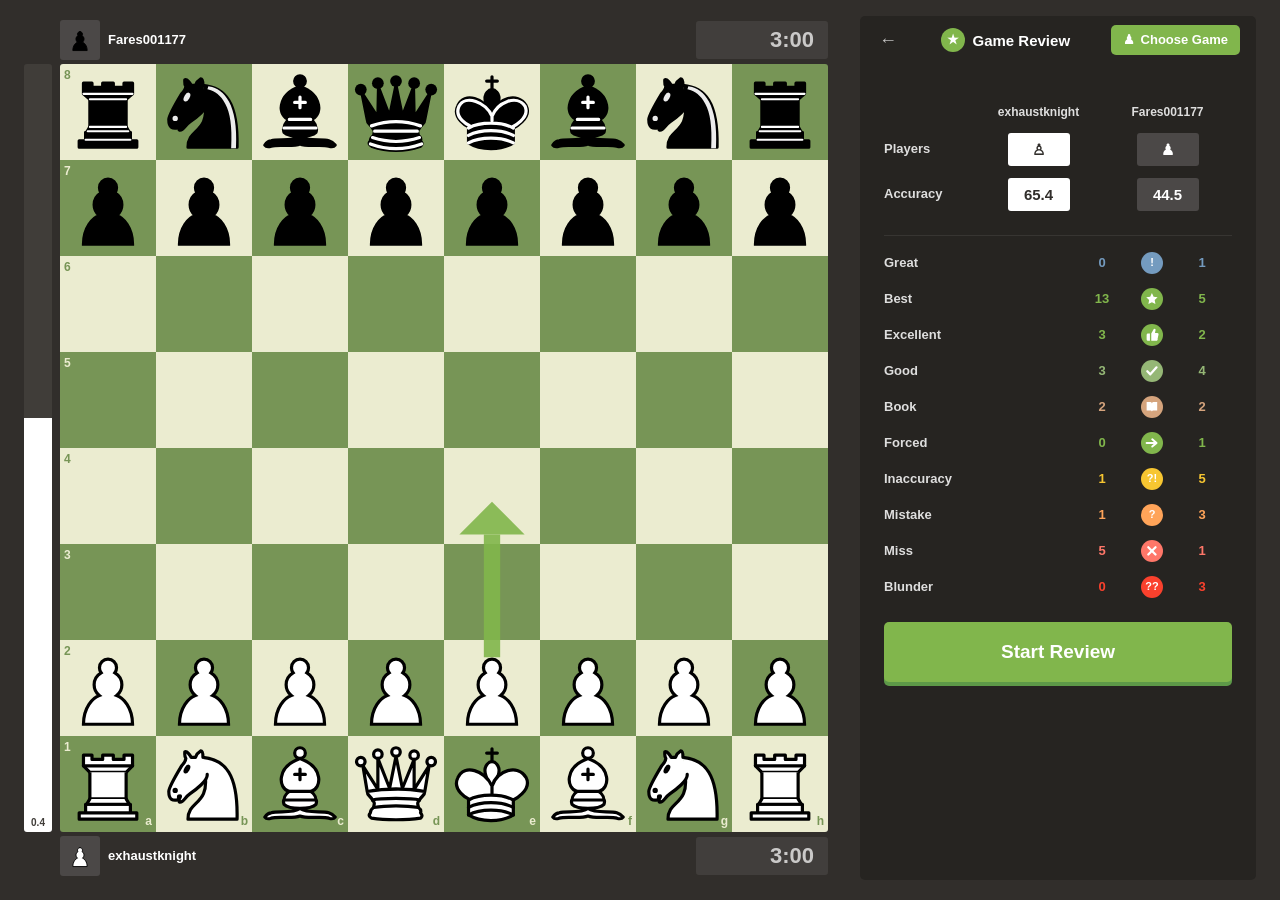
==== commit feda6d43: "Address code review: fix engine leak, bind localhost, fix arrow logic, and switch to open-source ass" ====
--- a/ui/index.html
+++ b/ui/index.html
@@ -5,8 +5,6 @@
 <meta name="viewport" content="width=device-width,initial-scale=1">
 <title>Game Review</title>
 <style>
-@font-face{font-family:"ChessSans";src:url(assets/ChessSans-Bold.19a3983f.woff2) format("woff2");font-weight:700}
-@font-face{font-family:"ChessSans";src:url(assets/ChessSans-ExtraBold.3b60f736.woff2) format("woff2");font-weight:800}
 /* ===== tokens (values harvested from chess.com computed styles) ===== */
 :root{
   --gray-900:#262421;--gray-800:#312E2B;--gray-700:#4B4847;--gray-600:#666564;--gray-500:#8B8987;--gray-400:#BEBDB9;--gray-100:#F1F1F1;
@@ -18,7 +16,7 @@
   --sq-brilliant:rgba(27,172,166,.8);--sq-great:rgba(116,155,191,.8);--sq-best:rgba(151,189,77,.8);--sq-excellent:rgba(151,189,77,.8);--sq-good:rgba(149,183,118,.8);
   --sq-book:rgba(213,164,125,.8);--sq-forced:rgba(151,189,77,.8);--sq-inaccuracy:rgba(247,192,69,.8);--sq-mistake:rgba(229,143,42,.8);--sq-miss:rgba(255,119,105,.8);--sq-blunder:rgba(202,52,49,.8);
   --light:#EBECD0;--dark:#779556;
-  --font:"ChessSans",-apple-system,"Segoe UI",Roboto,Helvetica,Arial,sans-serif;
+  --font:-apple-system,BlinkMacSystemFont,"Segoe UI",Roboto,Helvetica,Arial,sans-serif;
   --sq:96px;--panel-w:402px;--anim-ms:180ms;--radius-5:5px;--radius-10:10px;
 }
 *{box-sizing:border-box;margin:0;padding:0}
@@ -31,7 +29,7 @@
 /* ---------- board column ---------- */
 .board-col{display:flex;flex-direction:column;width:calc(var(--sq)*8 + 36px)}
 .player{display:flex;align-items:center;gap:8px;height:48px;padding:4px 0 4px 36px}
-.player .avatar{width:40px;height:40px;border-radius:3px;background:var(--gray-700) url(assets/wp.png) center/28px no-repeat}
+.player .avatar{width:40px;height:40px;border-radius:3px;background:var(--gray-700) url(assets/wp.svg) center/28px no-repeat}
 .player .name{font-weight:700;color:#fff;font-size:13px}
 .player .rating{color:var(--white-50);font-weight:400;margin-left:4px}
 .player .clock{margin-left:auto;background:var(--white-8);color:var(--white-72);font-weight:700;font-size:22px;padding:4px 14px;border-radius:3px;min-width:132px;text-align:right}
@@ -800,7 +798,7 @@
     if(isCap&&capPc){
       const capEl=document.createElement("div");
       capEl.className="fade-out";
-      capEl.style.backgroundImage=`url(assets/${capPc===capPc.toUpperCase()?"w":"b"}${PIECE[capPc.toUpperCase()]}.png)`;
+      capEl.style.backgroundImage=`url(assets/${capPc===capPc.toUpperCase()?"w":"b"}${PIECE[capPc.toUpperCase()]}.svg)`;
       capEl.style.transform=`translate(${dx*100}%,${dy*100}%) scale(1)`;
       capEl.style.opacity="1";
       $("anim").appendChild(capEl);
@@ -812,7 +810,7 @@
 
     const el=document.createElement("div");
     el.className="fly";
-    el.style.backgroundImage=`url(assets/${pc===pc.toUpperCase()?"w":"b"}${PIECE[pc.toUpperCase()]}.png)`;
+    el.style.backgroundImage=`url(assets/${pc===pc.toUpperCase()?"w":"b"}${PIECE[pc.toUpperCase()]}.svg)`;
     el.style.transform=`translate(${sx*100}%,${sy*100}%)`;
     $("anim").appendChild(el);
     void el.offsetHeight;
@@ -904,7 +902,7 @@
     }
     if(sel===name)d.classList.add("sel"),d.insertAdjacentHTML("afterbegin",`<div class="hl"></div>`);
     if(sel&&legal&&(legal[sel]||[]).includes(name))d.insertAdjacentHTML("beforeend",`<div class="dot${g[r][f]?" cap":""}"></div>`);
-    if(p&&!activeAnimSkips.has(name))d.insertAdjacentHTML("beforeend",`<div class="piece" style="background-image:url(assets/${p===p.toUpperCase()?"w":"b"}${PIECE[p.toUpperCase()]}.png)"></div>`);
+    if(p&&!activeAnimSkips.has(name))d.insertAdjacentHTML("beforeend",`<div class="piece" style="background-image:url(assets/${p===p.toUpperCase()?"w":"b"}${PIECE[p.toUpperCase()]}.svg)"></div>`);
     if(ff===0)d.insertAdjacentHTML("beforeend",`<span class="coord rank">${8-r}</span>`);
     if(rr===7)d.insertAdjacentHTML("beforeend",`<span class="coord file">${"abcdefgh"[f]}</span>`);
     if(isTo&&activeMove&&activeMove.classification)d.insertAdjacentHTML("beforeend",badge(activeMove.classification));
@@ -930,7 +928,7 @@
   $("ev-top").textContent=flipped?whiteTxt:blackTxt;$("ev-bot").textContent=flipped?blackTxt:whiteTxt;
   $("ev-top").style.color=flipped?"#403D39":"#fff";$("ev-bot").style.color=flipped?"#fff":"#403D39";
   const S=data.summary;$("name-top").textContent=flipped?S.white:S.black;$("name-bot").textContent=flipped?S.black:S.white;
-  $("av-top").style.backgroundImage=`url(assets/${flipped?"wp":"bp"}.png)`;$("av-bot").style.backgroundImage=`url(assets/${flipped?"bp":"wp"}.png)`;
+  $("av-top").style.backgroundImage=`url(assets/${flipped?"wp":"bp"}.svg)`;$("av-bot").style.backgroundImage=`url(assets/${flipped?"bp":"wp"}.svg)`;
   // list selection
   document.querySelectorAll(".node").forEach(e=>e.classList.toggle("sel",+e.dataset.ply===ply));
   const s=document.querySelector(".node.sel");if(s)s.scrollIntoView({block:"nearest"});
@@ -1012,10 +1010,17 @@
     if(data&&data.moves&&data.moves.length&&data.moves[0].best_uci)
       els.push(arrow(...uciXY(data.moves[0].best_uci),"var(--c-best)"));
   } else {
-    // Best move arrow is always shown whenever best_uci is present
-    const bestUci=activeMove.best_uci||(variation?variation.best_uci:null);
-    if(bestUci)
-      els.push(arrow(...uciXY(bestUci),"var(--c-best)"));
+    // In analysis / variation mode, show best move arrow from current position
+    if(variation){
+      const bestUci=activeMove.best_uci||variation.best_uci;
+      if(bestUci)els.push(arrow(...uciXY(bestUci),"var(--c-best)"));
+    } else {
+      // In review mode: show best move arrow on Excellent and worse (suppressed on Best/Brilliant/Great/Book/Forced
+      // where it duplicates the played move, matching chess.com behavior)
+      const bestUci=activeMove.best_uci;
+      if(activeMove.classification&&NEEDS_BEST.has(activeMove.classification)&&bestUci&&bestUci!==activeMove.uci)
+        els.push(arrow(...uciXY(bestUci),"var(--c-best)"));
+    }
     // Threat arrow (red) on mistake, miss, blunder
     const threatUci=activeMove.threat_uci;
     if(activeMove.classification&&NEEDS_THREAT.has(activeMove.classification)&&threatUci)
@@ -1036,7 +1041,7 @@
 
 function node(m){
   const cls=m.classification,pc=/^[KQRBN]/.test(m.san)&&!/^O/.test(m.san)?m.san[0]:null,txt=pc?m.san.slice(1):m.san;
-  return`<span class="node ${cls.toLowerCase()}" data-ply="${m.ply}">${SHOW_ICON.has(cls)?ico(cls):""}${pc?`<span class="pc" style="background-image:url(assets/${m.color==="white"?"w":"b"}${PIECE[pc]}.png)"></span>`:""}${txt}</span>`;
+  return`<span class="node ${cls.toLowerCase()}" data-ply="${m.ply}">${SHOW_ICON.has(cls)?ico(cls):""}${pc?`<span class="pc" style="background-image:url(assets/${m.color==="white"?"w":"b"}${PIECE[pc]}.svg)"></span>`:""}${txt}</span>`;
 }
 
 function load(d){
@@ -1136,7 +1141,7 @@
     if(capPc){
       const capEl=document.createElement("div");
       capEl.className="fade-out";
-      capEl.style.backgroundImage=`url(assets/${capPc===capPc.toUpperCase()?"w":"b"}${PIECE[capPc.toUpperCase()]}.png)`;
+      capEl.style.backgroundImage=`url(assets/${capPc===capPc.toUpperCase()?"w":"b"}${PIECE[capPc.toUpperCase()]}.svg)`;
       capEl.style.transform=`translate(${dx*100}%,${dy*100}%) scale(1)`;
       capEl.style.opacity="1";
       $("anim").appendChild(capEl);
@@ -1148,7 +1153,7 @@
 
     const el=document.createElement("div");
     el.className="fly";
-    el.style.backgroundImage=`url(assets/${pc===pc.toUpperCase()?"w":"b"}${PIECE[pc.toUpperCase()]}.png)`;
+    el.style.backgroundImage=`url(assets/${pc===pc.toUpperCase()?"w":"b"}${PIECE[pc.toUpperCase()]}.svg)`;
     el.style.transform=`translate(${sx*100}%,${sy*100}%)`;
     $("anim").appendChild(el);
     void el.offsetHeight;
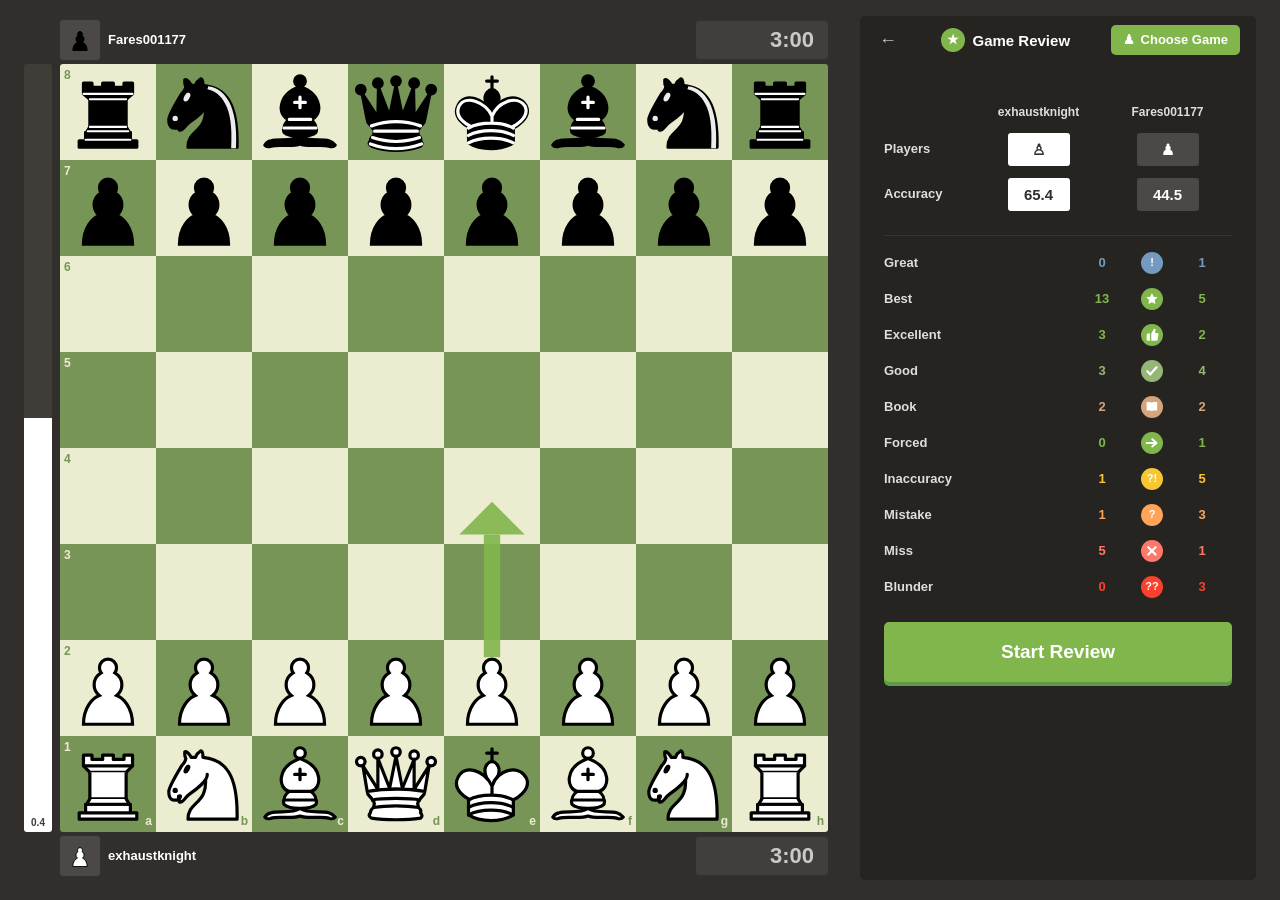
==== commit 5d814a80: "Deduplicate audio assets with Web Audio pitch modulation and add LICENSE files" ====
--- a/ui/index.html
+++ b/ui/index.html
@@ -658,21 +658,15 @@
 let variation=null;   // {fen, moves:[{san,uci,fen}], legal:{}, evalCp, mate, best_uci, best_san}
 let sel=null,legal=null,muted=false,dragEl=null,showArrows=true;
 
-/* ---------- sound (authentic chess.com audio + Web Audio API & HTML5 Audio pool) ---------- */
+/* ---------- sound (Lichess standard audio + Web Audio API pitch modulation & HTML5 pool) ---------- */
 const SOUND_MAP = {
-  moveSelf:      "assets/sounds/move-self.mp3",
-  moveOpponent:  "assets/sounds/move-opponent.mp3",
-  capture:       "assets/sounds/capture.mp3",
-  check:         "assets/sounds/move-check.mp3",
-  checkOpponent: "assets/sounds/move-opponent-check.mp3",
-  castle:        "assets/sounds/castle.mp3",
-  promote:       "assets/sounds/promote.mp3",
-  start:         "assets/sounds/game-start.mp3",
-  end:           "assets/sounds/game-end.mp3",
-  win:           "assets/sounds/game-win.mp3",
-  illegal:       "assets/sounds/illegal.mp3",
-  brilliant:     "assets/sounds/brilliant.mp3",
-  notify:        "assets/sounds/notify.mp3"
+  move:      "assets/sounds/move.mp3",
+  capture:   "assets/sounds/capture.mp3",
+  check:     "assets/sounds/check.mp3",
+  start:     "assets/sounds/start.mp3",
+  end:       "assets/sounds/end.mp3",
+  illegal:   "assets/sounds/illegal.mp3",
+  brilliant: "assets/sounds/brilliant.mp3"
 };
 
 let AC = null;
@@ -708,13 +702,14 @@
     .catch(() => {});
 }
 
-function playSound(key, vol = 1.0) {
+function playSound(key, rate = 1.0, vol = 1.0) {
   if (muted) return;
   initAudio();
   if (AC && audioBuffers[key]) {
     try {
       const src = AC.createBufferSource();
       src.buffer = audioBuffers[key];
+      src.playbackRate.value = rate;
       const gain = AC.createGain();
       gain.gain.value = vol;
       src.connect(gain);
@@ -734,16 +729,16 @@
 }
 
 const SFX = {
-  move: (isOpp = false) => playSound(isOpp ? "moveOpponent" : "moveSelf"),
+  move: (isOpp = false) => playSound("move", isOpp ? 0.94 : 1.05),
   capture: () => playSound("capture"),
-  check: (isOpp = false) => playSound(isOpp ? "checkOpponent" : "check"),
-  castle: () => playSound("castle"),
-  promote: () => playSound("promote"),
-  end: (win = false) => playSound(win ? "win" : "end"),
+  check: (isOpp = false) => playSound("check", isOpp ? 0.94 : 1.05),
+  castle: () => playSound("move", 0.88),
+  promote: () => playSound("move", 1.2),
+  end: (win = false) => playSound("end", win ? 1.08 : 0.92),
   illegal: () => playSound("illegal"),
   brilliant: () => playSound("brilliant"),
   start: () => playSound("start"),
-  notify: () => playSound("notify")
+  notify: () => playSound("end")
 };
 
 function sfxFor(m, color) {
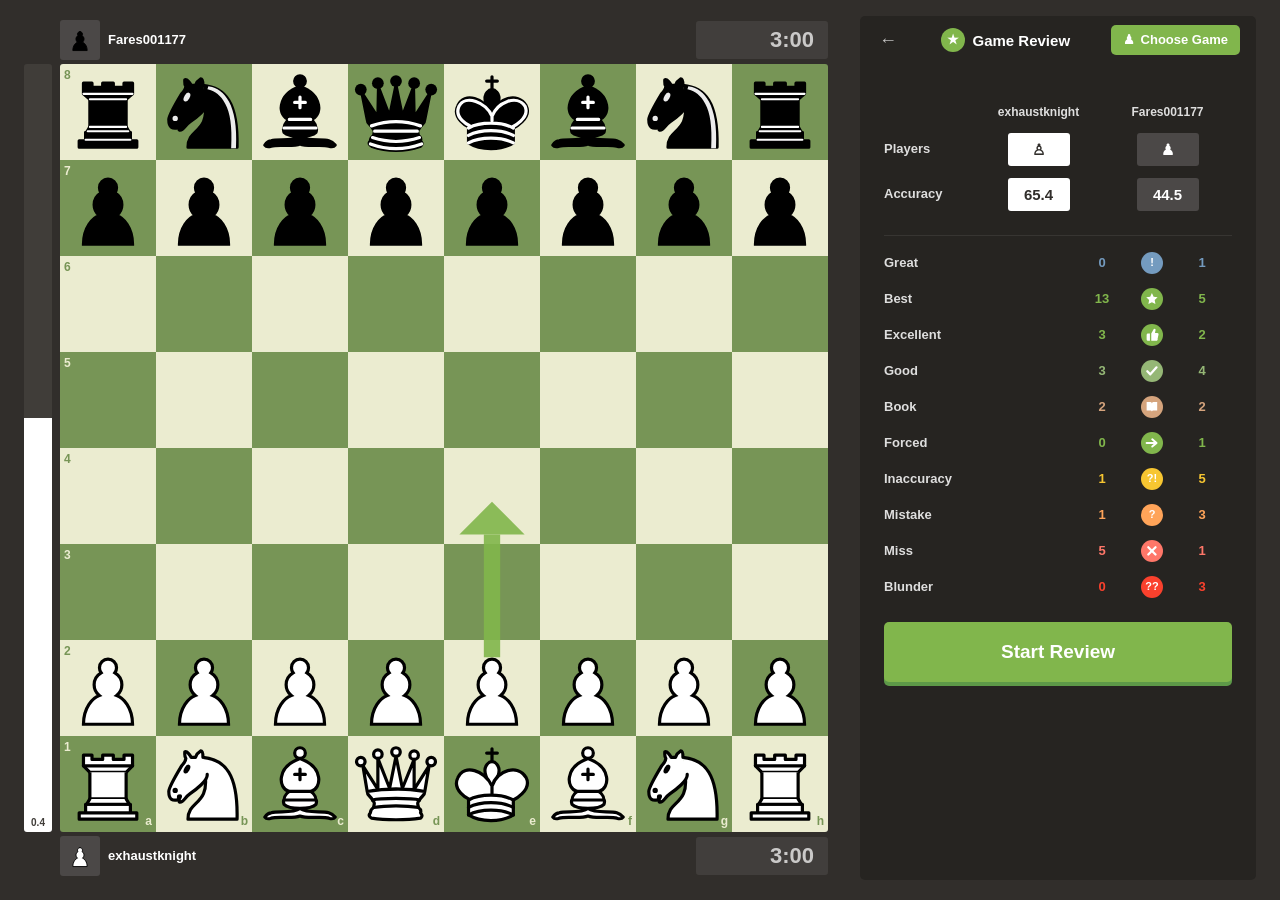
==== commit 74e7f1b7: "Fix PGN detection, URL resolution without username, and real-time game fetching" ====
--- a/ui/index.html
+++ b/ui/index.html
@@ -1342,10 +1342,11 @@
   const val = $m("inputPgn").value.trim();
   if (!val) { alert("Please paste a game link or PGN."); return; }
   const speed = parseFloat($m("selectSpeed").value) || 1.0;
-  if (/chess\.com/i.test(val)) {
-    startReview({ url: val, time: speed });
+  const user = $m("inputUsername").value.trim() || localStorage.getItem("chess_user") || undefined;
+  if (/^https?:\/\//i.test(val)) {
+    startReview({ url: val, username: user, time: speed });
   } else {
-    startReview({ pgn: val, time: speed });
+    startReview({ pgn: val, username: user, time: speed });
   }
 };
 
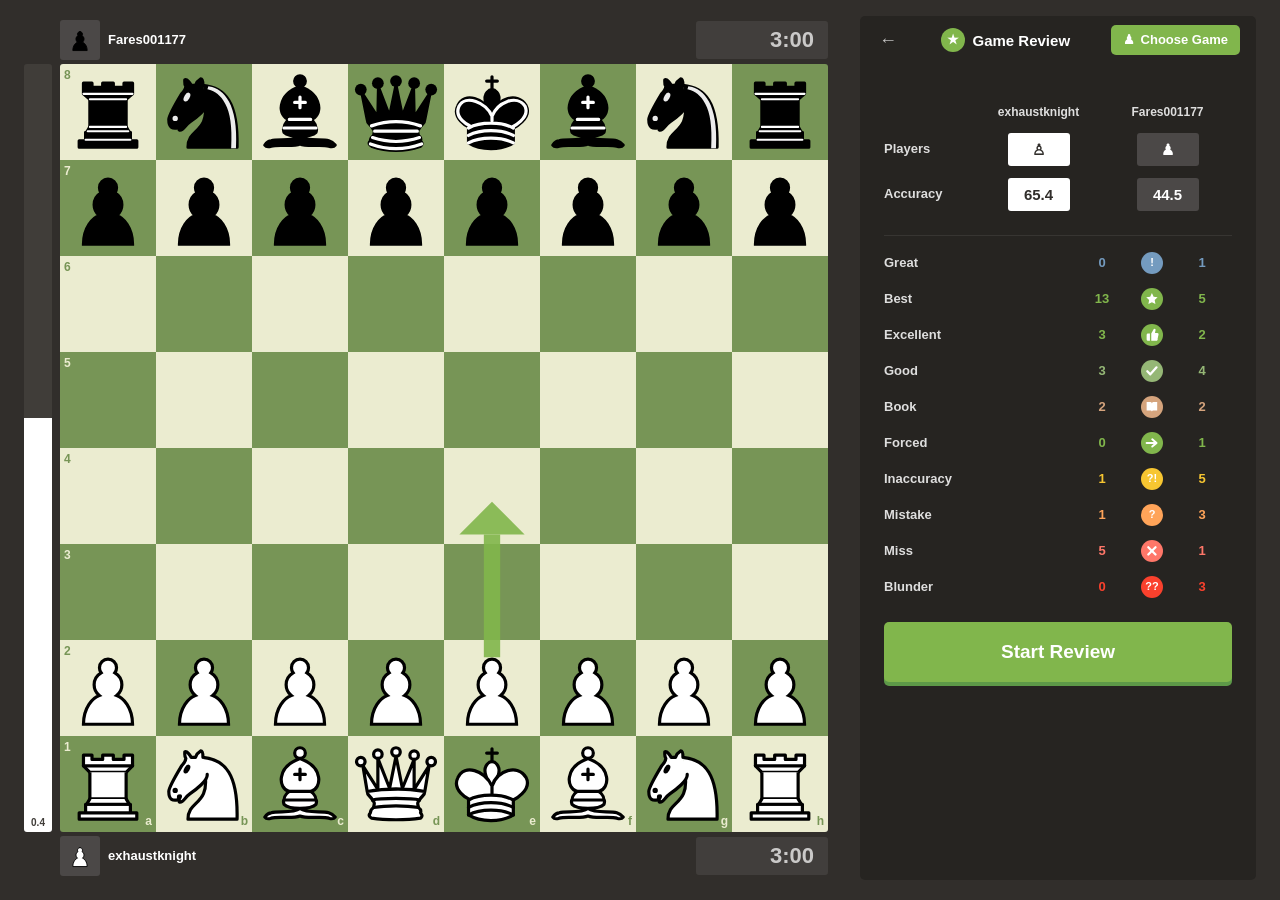
==== commit ba7ec22f: "feat(ui): step back within custom variation moves and add Resume button" ====
--- a/ui/index.html
+++ b/ui/index.html
@@ -79,7 +79,12 @@
 .varbar{display:none;align-items:center;gap:8px;padding:8px 12px;margin-bottom:8px;background:var(--white-8);border-radius:var(--radius-5);font-weight:600;color:var(--white-85);flex:none}
 .varbar.on{display:flex}
 .varbar .line{flex:1;color:var(--white-72);font-weight:400;overflow:hidden;text-overflow:ellipsis;white-space:nowrap}
-.varbar button{background:var(--white-14);padding:4px 10px;border-radius:3px;font-size:12px;font-weight:600}
+.varbar button{background:var(--green-300);color:#fff;padding:5px 12px;border-radius:var(--radius-5);font-size:12px;font-weight:700;border:none;cursor:pointer;display:inline-flex;align-items:center;gap:5px;white-space:nowrap;flex:none;transition:background .15s ease,transform .05s ease}
+.varbar button:hover{background:var(--green-400)}
+.varbar button:active{transform:scale(.97)}
+.varbar .vnode{display:inline-flex;align-items:center;margin-right:8px;cursor:pointer;padding:2px 6px;border-radius:3px;color:var(--white-72);transition:background .15s}
+.varbar .vnode:hover{background:var(--white-8);color:#fff}
+.varbar .vnode.sel{background:var(--white-14);color:#fff;font-weight:700}
 .coach .avatar{width:72px;height:72px;border-radius:50%;background:var(--gray-700);flex:none;display:flex;align-items:center;justify-content:center;font-size:34px}
 .bubble{position:relative;background:#fff;color:var(--gray-800);border-radius:var(--radius-10);padding:14px 16px;flex:1;min-height:97px;font-size:15px;line-height:1.35}
 .bubble:before{content:"";position:absolute;left:-8px;top:24px;border:8px solid transparent;border-right-color:#fff;border-left:0}
@@ -525,7 +530,7 @@
       <button class="start" id="start">Start Review</button>
     </div>
     <div class="body" id="reviewView" hidden>
-      <div class="varbar" id="varbar"><span>Analysis</span><span class="line" id="varline"></span><button id="exitvar">Back to game</button></div>
+      <div class="varbar" id="varbar"><span style="color:var(--white-85);font-size:13px">Analysis</span><span class="line" id="varline"></span><button id="exitvar" title="Resume Game Review"><span>↻</span> Resume</button></div>
       <div class="coach"><div class="avatar" aria-hidden="true">&#9823;</div><div class="bubble" id="bubble"></div></div>
       <div class="flow">
         <button id="explain"><span>&#128161;</span>Explain</button>
@@ -754,8 +759,14 @@
 /* ---------- server API ---------- */
 const api=(path,body)=>fetch(path,body?{method:"POST",headers:{"Content-Type":"application/json"},body:JSON.stringify(body)}:undefined)
   .then(r=>r.json()).catch(()=>null);
-function currentFen(){ if(variation)return variation.fen;
-  const M=data.moves;return ply>=M.length?M[M.length-1].fen_after:M[ply].fen; }
+function currentFen(){
+  if(variation){
+    if(variation.index===0)return variation.startFen;
+    const m=variation.moves[variation.index-1];
+    return m?m.fen:(variation.startFen||"");
+  }
+  const M=data.moves;return ply>=M.length?M[M.length-1].fen_after:M[ply].fen;
+}
 async function loadLegal(){ const r=await api("/api/legal?fen="+encodeURIComponent(currentFen()));
   legal=r&&r.moves?r.moves:{}; }
 const v=c=>`var(--c-${c.toLowerCase()})`, sqv=c=>`var(--sq-${c.toLowerCase()})`;
@@ -874,13 +885,13 @@
 
 function render(){
   const M=data.moves,cur=variation?null:(ply?M[ply-1]:null);
-  const vlast=variation&&variation.moves.length?variation.moves[variation.moves.length-1]:null;
-  const activeMove=cur||vlast;
+  const vcur=variation&&(variation.index>0)?variation.moves[variation.index-1]:null;
+  const activeMove=cur||vcur;
   const fen=currentFen();
   const g=fenBoard(fen),bd=$("board");bd.querySelectorAll(".sq").forEach(e=>e.remove());
   let from=null,to=null;
   if(activeMove){
-    const ref=cur||{fen:vlast.prevFen,classification:vlast.classification||"Best"};
+    const ref=cur||{fen:activeMove.prevFen,classification:activeMove.classification||"Best"};
     const b0=fenBoard(ref.fen),em=[],fi=[];
     for(let r=0;r<8;r++)for(let f=0;f<8;f++){if(b0[r][f]!==g[r][f]){if(g[r][f]===null)em.push([r,f]);else fi.push([r,f])}}
     to=fi.find(([r,f])=>"kK".includes(g[r][f]))||fi[0]||null;
@@ -910,11 +921,17 @@
   // eval bar
   let cp,mt;
   if(variation){
-    if(vlast&&vlast.eval_after_cp!=null){cp=vlast.eval_after_cp;mt=vlast.mate_after}
+    if(vcur&&vcur.eval_after_cp!=null){cp=vcur.eval_after_cp;mt=vcur.mate_after}
+    else if(variation.index===0){
+      const baseMove=variation.startPly?M[variation.startPly-1]:null;
+      cp=baseMove?baseMove.eval_after_cp:(M[0]?M[0].eval_before_cp:0);
+      mt=baseMove?baseMove.mate_after:null;
+    }
     else{cp=variation.cp==null?0:variation.cp;mt=variation.mate}
   } else {
-    cp=cur?cur.eval_after_cp:M[0].eval_before_cp;mt=cur?cur.mate_after:null;
-  }
+    cp=cur?cur.eval_after_cp:(M[0]?M[0].eval_before_cp:0);mt=cur?cur.mate_after:null;
+  }
+  if(cp==null)cp=0;
   let txt=(mt!=null||Math.abs(cp)>=9000)?`M${Math.abs(mt||1)}`:(Math.abs(cp)/100).toFixed(1);
   if(!variation&&cur&&cur.mate_delivered)txt=cur.color==="white"?"1-0":"0-1";
   const wp=winPct(cp);
@@ -934,27 +951,43 @@
     $("varline").innerHTML=mv.map((m,i)=>{
       const n=Math.floor((start+i)/2)+1;
       const num=((start+i)%2===0?n+". ":(i===0?n+"... ":""));
+      const isCurrent=(variation.index===i+1);
       const b=m.classification?`<span style="display:inline-block;padding:1px 5px;margin-left:3px;border-radius:3px;font-size:11px;font-weight:700;background:var(${CLS[m.classification]?.v||'--c-best'});color:#fff">${CLS[m.classification]?.s||''}</span>`:"";
-      return`<span style="display:inline-flex;align-items:center;margin-right:8px">${num}<b>${m.san}</b>${b}</span>`;
+      return`<span class="vnode${isCurrent?' sel':''}" data-vidx="${i+1}">${num}<b>${m.san}</b>${b}</span>`;
     }).join("");
+    const vs=$("varline").querySelector(".vnode.sel");
+    if(vs)vs.scrollIntoView({block:"nearest",inline:"nearest"});
+  }
+  // update nextbtn text & appearance
+  const nextBtn=$("nextbtn");
+  if(nextBtn){
+    if(variation){
+      nextBtn.innerHTML=`<span style="font-size:15px;line-height:1">↻</span>Resume`;
+      nextBtn.title="Resume Game Review";
+      nextBtn.setAttribute("aria-label","Resume Game Review");
+    } else {
+      nextBtn.innerHTML=`<span>→</span>Next`;
+      nextBtn.title="Next Move";
+      nextBtn.setAttribute("aria-label","Next Move");
+    }
   }
   // coach bubble
   const B=$("bubble");
   if(variation){
-    if(vlast&&vlast.classification){
-      const evs=vlast.mate_after?`M${Math.abs(vlast.mate_after)}`:`${vlast.eval_after_cp>=0?"+":"-"}${(Math.abs(vlast.eval_after_cp)/100).toFixed(2)}`;
+    if(vcur&&vcur.classification){
+      const evs=vcur.mate_after?`M${Math.abs(vcur.mate_after)}`:`${vcur.eval_after_cp>=0?"+":"-"}${(Math.abs(vcur.eval_after_cp)/100).toFixed(2)}`;
       let sub="";
-      if(vlast.classification==="Book")sub=vlast.note||"Book opening move.";
-      else if(vlast.classification==="Forced")sub="The only legal move.";
-      else if(["Best","Brilliant","Great"].includes(vlast.classification))
-        sub=vlast.classification==="Best"?`${vlast.san} was the best move.`:vlast.classification==="Brilliant"?`${vlast.san} sacrifices material and works!`:`${vlast.san} was the only good move here.`;
-      else sub=`${vlast.best_san?`<b>${vlast.best_san}</b> was best.`:`Best was ${vlast.best_san||"another move"}.`}${vlast.note?" "+vlast.note+".":""} Eval is now ${evs}.`;
-      B.innerHTML=`<div class="row">${ico(vlast.classification,20)}<span class="label">${vlast.classification}</span><span class="ev">${evs}</span></div><div class="sub">${sub}</div>`;
+      if(vcur.classification==="Book")sub=vcur.note||"Book opening move.";
+      else if(vcur.classification==="Forced")sub="The only legal move.";
+      else if(["Best","Brilliant","Great"].includes(vcur.classification))
+        sub=vcur.classification==="Best"?`${vcur.san} was the best move.`:vcur.classification==="Brilliant"?`${vcur.san} sacrifices material and works!`:`${vcur.san} was the only good move here.`;
+      else sub=`${vcur.best_san?`<b>${vcur.best_san}</b> was best.`:`Best was ${vcur.best_san||"another move"}.`}${vcur.note?" "+vcur.note+".":""} Eval is now ${evs}.`;
+      B.innerHTML=`<div class="row">${ico(vcur.classification,20)}<span class="label">${vcur.classification}</span><span class="ev">${evs}</span></div><div class="sub">${sub} <a href="#" id="bubbleResume" style="color:var(--green-300);font-weight:700;text-decoration:underline;margin-left:4px">Resume Review</a></div>`;
       return;
     }
     const e=variation.mate!=null?`M${Math.abs(variation.mate)}`:variation.cp==null?"…":`${variation.cp>=0?"+":"-"}${(Math.abs(variation.cp)/100).toFixed(2)}`;
     B.innerHTML=`<div class="row"><span class="label">Analysis (Exploring)</span><span class="ev">${e}</span></div>
-      <div class="sub">${variation.best_san?`Best move here is <b>${variation.best_san}</b>.`:"Analyzing move with Stockfish…"} Make more moves, or click ✕ to return to the game.</div>`;
+      <div class="sub">${variation.best_san?`Best move here is <b>${variation.best_san}</b>.`:"Analyzing move with Stockfish…"} Click <a href="#" id="bubbleResume" style="color:var(--green-300);font-weight:700;text-decoration:underline">Resume</a> to return to the review.</div>`;
     return;
   }
   if(!cur){B.innerHTML=`<div class="row"><span class="label">Let's review your game.</span></div><div class="sub">${data.summary.white} vs ${data.summary.black} · ${data.summary.result}</div>`;return}
@@ -998,8 +1031,8 @@
 function drawArrows(cur,from,to){
   const A=$("arrows");A.innerHTML="";
   if(!showArrows)return;
-  const vlast=variation&&variation.moves.length?variation.moves[variation.moves.length-1]:null;
-  const activeMove=cur||vlast;
+  const vcur=variation&&(variation.index>0)?variation.moves[variation.index-1]:null;
+  const activeMove=cur||vcur;
   const els=[];
   if(!activeMove){
     if(data&&data.moves&&data.moves.length&&data.moves[0].best_uci)
@@ -1054,7 +1087,7 @@
   $("movelist").innerHTML=h;
   $("movelist").onclick=e=>{const t=e.target.closest(".node");if(t){go(+t.dataset.ply)}};
   $("summaryView").hidden=false;$("reviewView").hidden=true;
-  stopPlay();ply=0;render();loadLegal().then(()=>render());
+  stopPlay();if(variation)variation=null;ply=0;render();loadLegal().then(()=>render());
 }
 const go=n=>{if(!data)return;if(variation)variation=null;const prev=ply;ply=Math.max(0,Math.min(data.moves.length,n));if(ply===prev)return;if(ply>prev){const m=data.moves[ply-1];const isOpp=flipped?(m.color==="white"):(m.color==="black");if(m.classification==="Brilliant")SFX.brilliant();else if(/#/.test(m.san)||m.mate_delivered)SFX.end();else if(/\+/.test(m.san))SFX.check(isOpp);else if(/=/.test(m.san)||m.promotion)SFX.promote();else if(/^O-O/.test(m.san))SFX.castle();else if(/x/.test(m.san))SFX.capture();else SFX.move(isOpp);}else if(prev-ply===1){SFX.move(true);}animate(prev,ply);sel=null;render();loadLegal().then(()=>{if(!animating)render();});};
 $("start").onclick=()=>{SFX.start();$("summaryView").hidden=true;$("reviewView").hidden=false;go(1);loadLegal()};
@@ -1074,37 +1107,125 @@
 }
 function startPlay(){
   if(timer)clearInterval(timer);
-  if(!data||!data.moves)return;
+  if(!data||!data.moves||variation)return;
   if(ply>=data.moves.length)go(0);
   setPlaying(true);
   timer=setInterval(()=>{
-    if(!data||ply>=data.moves.length){stopPlay();return}
+    if(!data||ply>=data.moves.length||variation){stopPlay();return}
     go(ply+1);
     if(ply>=data.moves.length)stopPlay();
   },900);
 }
 
-$("first").onclick=()=>{stopPlay();go(0)};
-$("prev").onclick=()=>{stopPlay();go(ply-1)};
-$("next").onclick=()=>{stopPlay();go(ply+1)};
-$("nextbtn").onclick=()=>{stopPlay();go(ply+1)};
-$("last").onclick=()=>{stopPlay();go(1e9)};
+function exitVariation(){
+  if(!variation)return;
+  variation=null;
+  sel=null;
+  render();
+  loadLegal().then(()=>{if(!animating)render();});
+}
+
+function stepBack(){
+  stopPlay();
+  if(variation){
+    if(variation.index>0){
+      setVariationIndex(variation.index-1);
+    }
+    return;
+  }
+  go(ply-1);
+}
+
+function stepForward(){
+  stopPlay();
+  if(variation){
+    if(variation.index<variation.moves.length){
+      setVariationIndex(variation.index+1);
+    }
+    return;
+  }
+  go(ply+1);
+}
+
+async function setVariationIndex(idx){
+  if(!variation)return;
+  const oldIdx=variation.index;
+  const targetIdx=Math.max(0,Math.min(variation.moves.length,idx));
+  if(targetIdx===oldIdx)return;
+  variation.index=targetIdx;
+  sel=null;
+  if(targetIdx>oldIdx){
+    const m=variation.moves[targetIdx-1];
+    if(m){
+      try{sfxFor(m,m.turn==="w"?"black":"white")}catch(e){SFX.move(true)}
+    }
+  } else {
+    SFX.move(true);
+  }
+  render();
+  await loadLegal();
+  if(!animating)render();
+
+  if(targetIdx>0){
+    const m=variation.moves[targetIdx-1];
+    if(m.eval_after_cp!=null){
+      variation.cp=m.eval_after_cp;
+      variation.mate=m.mate_after;
+      variation.best_uci=m.threat_uci||m.best_uci;
+      variation.best_san=m.threat_san||m.best_san;
+      render();
+    } else {
+      refreshVariation();
+    }
+  } else {
+    refreshVariation();
+  }
+}
+
+$("first").onclick=()=>{stopPlay();if(variation){setVariationIndex(0);return;}go(0)};
+$("prev").onclick=()=>{stepBack()};
+$("next").onclick=()=>{stepForward()};
+$("nextbtn").onclick=()=>{stopPlay();if(variation){exitVariation();return;}go(ply+1)};
+$("last").onclick=()=>{stopPlay();if(variation){setVariationIndex(variation.moves.length);return;}go(1e9)};
 $("play").onclick=()=>{if(timer)stopPlay();else startPlay()};
 $("showbest").onclick=e=>{showArrows=!showArrows;e.currentTarget.classList.toggle("off",!showArrows);render()};
-$("explain").onclick=()=>{SFX.notify();const c=data.moves[ply-1];if(c)alert(`${c.san}: ${c.classification}. Best was ${c.best_san}. Eval ${c.eval_before_cp/100} → ${c.eval_after_cp/100}.`)};
+$("explain").onclick=()=>{
+  SFX.notify();
+  if(variation){
+    const vcur=(variation.index>0)?variation.moves[variation.index-1]:null;
+    if(vcur&&vcur.classification){
+      alert(`${vcur.san}: ${vcur.classification}.${vcur.best_san?` Best was ${vcur.best_san}.`:""} Eval ${vcur.eval_after_cp!=null?(vcur.eval_after_cp/100).toFixed(2):"—"}.`);
+    } else {
+      alert("Analysis in progress. Try different moves or click Resume to return to the game review.");
+    }
+    return;
+  }
+  const c=data.moves[ply-1];
+  if(c)alert(`${c.san}: ${c.classification}. Best was ${c.best_san}. Eval ${c.eval_before_cp/100} → ${c.eval_after_cp/100}.`);
+};
 $("flip").onclick=()=>{flipped=!flipped;if(data)render()};
-document.addEventListener("keydown",e=>{if(e.key==="ArrowLeft"){stopPlay();go(ply-1);}if(e.key==="ArrowRight"){stopPlay();go(ply+1);}if(e.key===" "&&!e.target.closest("input,textarea")){e.preventDefault();if(timer)stopPlay();else startPlay();}if(e.key==="f")$("flip")?.click()});
+document.addEventListener("keydown",e=>{
+  if(e.key==="ArrowLeft"){stepBack();}
+  if(e.key==="ArrowRight"){stepForward();}
+  if(e.key===" "&&!e.target.closest("input,textarea")){
+    e.preventDefault();
+    if(timer)stopPlay();
+    else if(!variation)startPlay();
+  }
+  if(e.key==="f")$("flip")?.click()
+});
 /* ---------- play moves on the board ---------- */
 async function enterVariation(){
   if(variation)return;
-  variation={fen:currentFen(),moves:[],startPly:ply,cp:null,mate:null,best_uci:null,best_san:null};
+  const sFen=currentFen();
+  variation={startFen:sFen,fen:sFen,moves:[],startPly:ply,index:0,cp:null,mate:null,best_uci:null,best_san:null};
 }
 let anTok=0;
 async function refreshVariation(){
   await loadLegal();render();
-  const fen=variation.fen,tok=++anTok;
+  const fen=currentFen(),tok=++anTok;
   const r=await api("/api/analyze",{fen,time:.6});
-  if(r&&!r.error&&variation&&tok===anTok&&variation.fen===fen){
+  if(r&&!r.error&&variation&&tok===anTok&&currentFen()===fen){
     Object.assign(variation,{cp:r.cp,mate:r.mate,best_uci:r.best_uci,best_san:r.best_san});render();}
 }
 async function playMove(from,to){
@@ -1112,9 +1233,13 @@
   const r=await api("/api/move",{fen,uci:from+to});
   if(!r||r.error){SFX.illegal();sel=null;render();return}
   if(!variation)await enterVariation();
-  const prevFen=variation.fen;
-  const moveObj={san:r.san,uci:r.uci,fen:r.fen,prevFen,classification:null,eval_after_cp:null,mate_after:null,best_san:null,best_uci:null,threat_san:null,threat_uci:null,note:""};
+  if(variation.index<variation.moves.length){
+    variation.moves=variation.moves.slice(0,variation.index);
+  }
+  const prevFen=fen;
+  const moveObj={san:r.san,uci:r.uci,fen:r.fen,prevFen,capture:r.capture,castle:r.castle,promotion:r.promotion,check:r.check,mate:r.mate,over:r.over,turn:r.turn,classification:null,eval_after_cp:null,mate_after:null,best_san:null,best_uci:null,threat_san:null,threat_uci:null,note:""};
   variation.moves.push(moveObj);
+  variation.index=variation.moves.length;
   variation.fen=r.fen;
   variation.cp=null;variation.mate=null;
   sel=null;try{sfxFor(r,r.turn==="w"?"black":"white")}catch(e){}
@@ -1177,18 +1302,21 @@
     moveObj.mate_after=c.mate_after;
     moveObj.note=c.note;
 
-    variation.cp=c.eval_after_cp;
-    variation.mate=c.mate_after;
-    variation.best_uci=c.threat_uci||c.best_uci;
-    variation.best_san=c.threat_san||c.best_san;
-
-    if(c.classification==="Brilliant") SFX.brilliant();
-    render();
-    loadLegal();
+    if(variation.index===variation.moves.indexOf(moveObj)+1){
+      variation.cp=c.eval_after_cp;
+      variation.mate=c.mate_after;
+      variation.best_uci=c.threat_uci||c.best_uci;
+      variation.best_san=c.threat_san||c.best_san;
+
+      if(c.classification==="Brilliant") SFX.brilliant();
+      render();
+      loadLegal();
+    }
   });
 }
-function exitVariation(){variation=null;sel=null;loadLegal();render()}
 $("exitvar").onclick=exitVariation;
+$("varline").onclick=e=>{const t=e.target.closest(".vnode");if(t&&t.dataset.vidx){stopPlay();setVariationIndex(+t.dataset.vidx);}};
+$("bubble").onclick=e=>{if(e.target.closest("#bubbleResume")){e.preventDefault();exitVariation();}};
 $("mute").onclick=e=>{muted=!muted;e.currentTarget.innerHTML=muted?"&#128263;":"&#128266;"};
 
 $("board").addEventListener("pointerdown",async e=>{
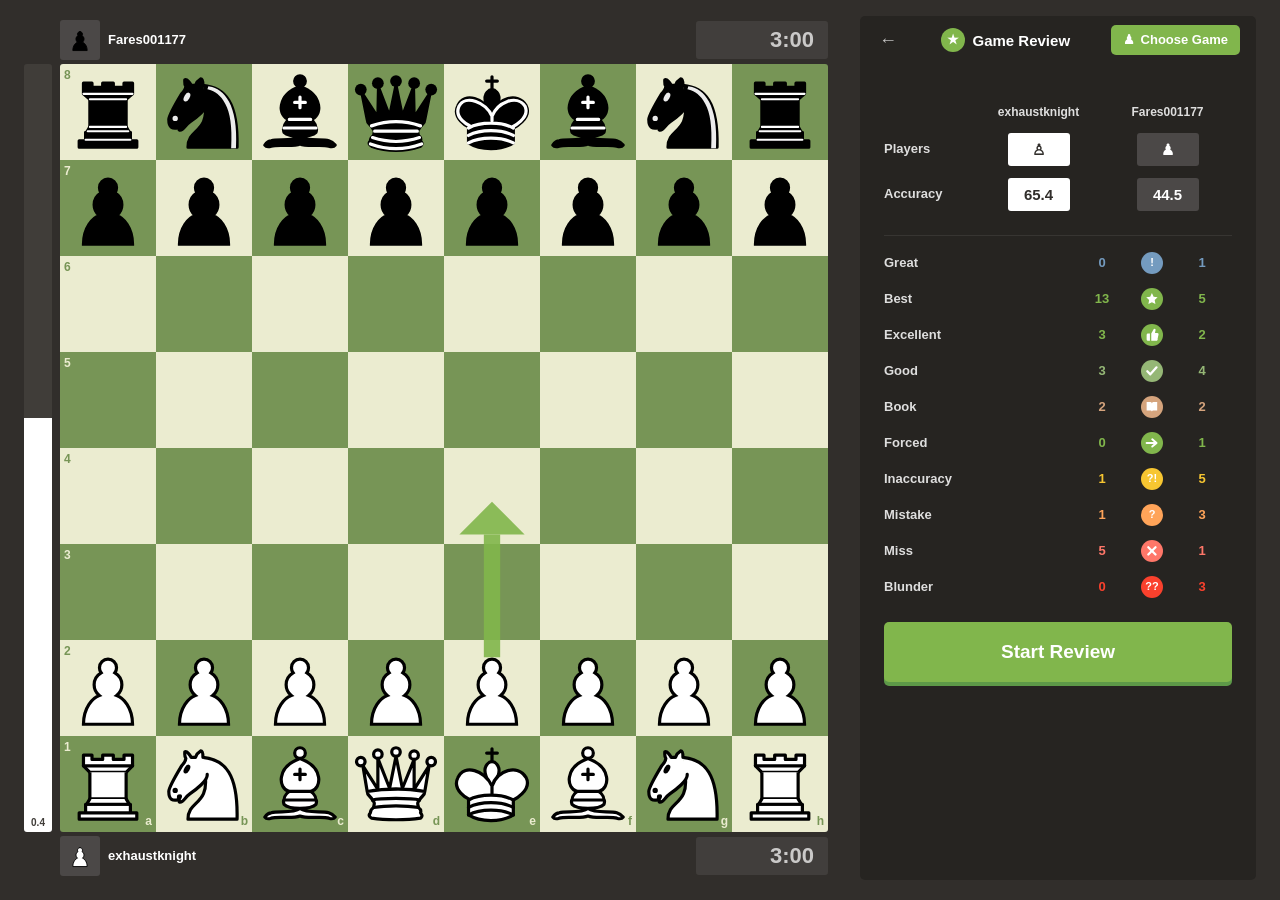
==== commit 6221a90f: "feat(analysis): align interactive classification depth and time with review engine settings" ====
--- a/ui/index.html
+++ b/ui/index.html
@@ -1224,7 +1224,8 @@
 async function refreshVariation(){
   await loadLegal();render();
   const fen=currentFen(),tok=++anTok;
-  const r=await api("/api/analyze",{fen,time:.6});
+  const reviewTime = (data && data.summary && parseFloat(data.summary.depth)) ? parseFloat(data.summary.depth) : 0.8;
+  const r=await api("/api/analyze",{fen,time:reviewTime});
   if(r&&!r.error&&variation&&tok===anTok&&currentFen()===fen){
     Object.assign(variation,{cp:r.cp,mate:r.mate,best_uci:r.best_uci,best_san:r.best_san});render();}
 }
@@ -1290,7 +1291,12 @@
 
   // Trigger move analysis and classification
   const tok=++anTok;
-  api("/api/classify",{fen_before:prevFen,uci:r.uci}).then(c=>{
+  const reviewTime = (data && data.summary && parseFloat(data.summary.depth)) ? parseFloat(data.summary.depth) : 0.8;
+  const prevBase = (variation && variation.moves.length > 1)
+    ? variation.moves[variation.moves.length - 2].classification
+    : (data && data.moves && variation && variation.startPly > 0 ? data.moves[variation.startPly - 1].classification : null);
+
+  api("/api/classify",{fen_before:prevFen,uci:r.uci,time:reviewTime,prev_base:prevBase}).then(c=>{
     if(!c||c.error||!variation||tok!==anTok)return;
     moveObj.classification=c.classification;
     moveObj.accuracy=c.accuracy;
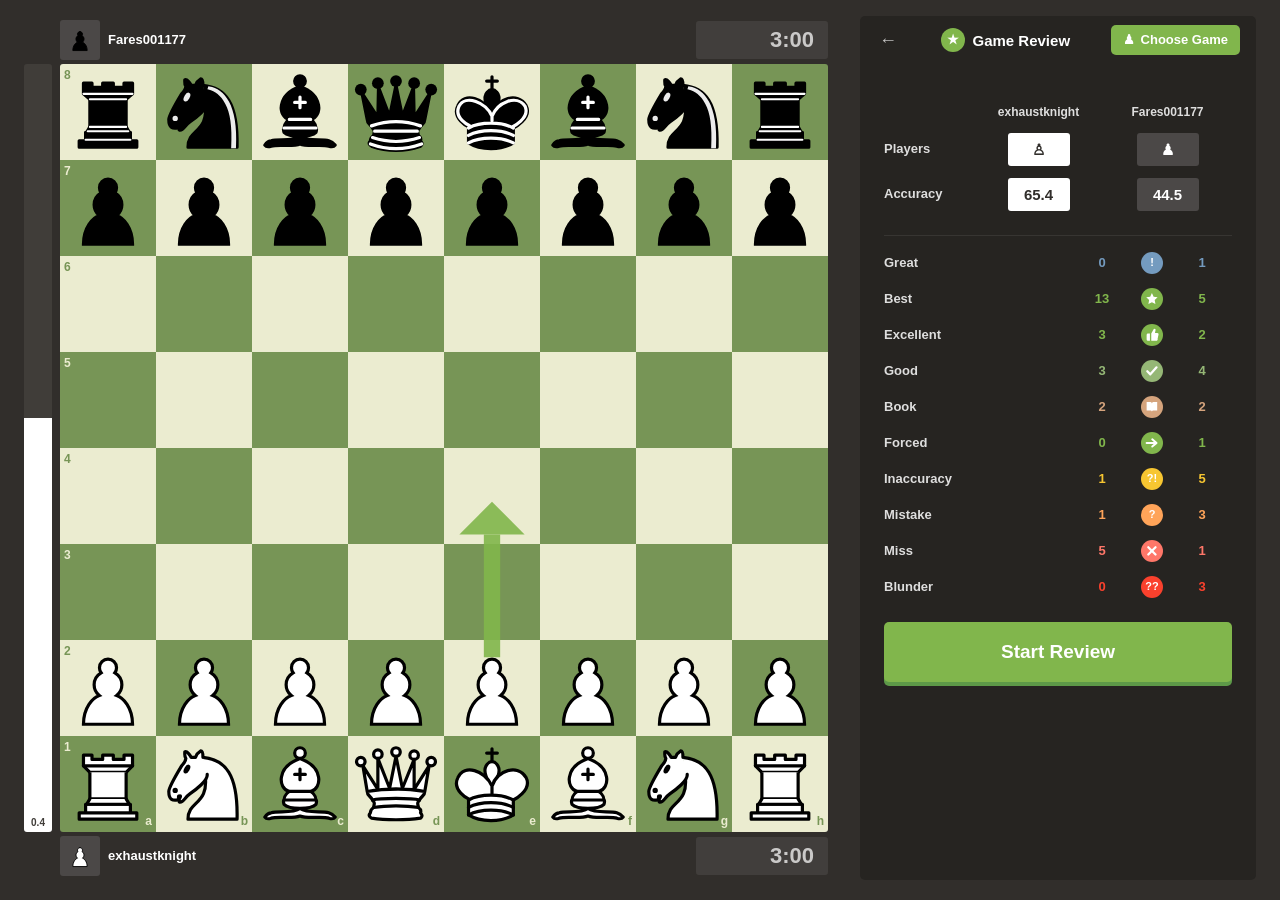
==== commit 044d356f: "Add passcode authentication modal with .env support" ====
--- a/ui/index.html
+++ b/ui/index.html
@@ -174,6 +174,25 @@
 .btn-choose-game:hover {
   background: var(--green-400);
 }
+.btn-lock {
+  background: #363430;
+  color: var(--white-72);
+  border-radius: var(--radius-5);
+  font-size: 13px;
+  font-weight: 700;
+  padding: 6px 10px;
+  display: inline-flex;
+  align-items: center;
+  gap: 6px;
+  cursor: pointer;
+  transition: all 0.15s;
+  border: 1px solid #4a463f;
+}
+.btn-lock:hover {
+  background: #44413b;
+  color: #fff;
+  border-color: #5c574f;
+}
 
 /* Modal styles */
 .modal-backdrop {
@@ -506,7 +525,10 @@
     <div class="panel-head">
       <button class="ic" id="back" aria-label="Back">&#8592;</button>
       <div class="title"><span class="star">&#9733;</span>Game Review</div>
-      <button class="btn-choose-game" id="btnHeaderChoose" title="Choose Game"><span>♟</span> Choose Game</button>
+      <div style="display:flex;align-items:center;gap:6px">
+        <button class="btn-choose-game" id="btnHeaderChoose" title="Choose Game"><span>♟</span> Choose Game</button>
+        <button class="btn-lock" id="btnLogout" title="Lock &amp; Logout" style="display:none" hidden><span>🔒</span> Lock</button>
+      </div>
     </div>
     <div class="empty" id="empty">
       <div style="font-size:42px;margin-bottom:12px">&#9822;</div>
@@ -548,6 +570,27 @@
   </aside>
 </div>
 
+<!-- Passcode Authentication Modal -->
+<div class="modal-backdrop" id="authModal" style="z-index: 10000;" hidden>
+  <div class="modal-card" style="max-width: 380px;">
+    <div class="modal-head">
+      <div class="title"><span>🔒</span> Passcode Required</div>
+    </div>
+    <div class="modal-body" style="padding: 24px 20px; text-align: center;">
+      <div style="font-size: 38px; margin-bottom: 8px;">♚</div>
+      <div style="font-size: 16px; font-weight: 800; color: #fff; margin-bottom: 6px;">Game Review</div>
+      <div style="font-size: 13px; color: var(--white-72); margin-bottom: 20px; line-height: 1.4;">
+        Enter the passcode to access Game Review and engine analysis.
+      </div>
+      <form id="authForm" onsubmit="return false;" style="display: flex; flex-direction: column; gap: 12px;">
+        <input type="password" class="input-field" id="authPasscodeInput" placeholder="Enter passcode" autocomplete="current-password" style="text-align: center; font-size: 15px; letter-spacing: 2px;">
+        <div id="authError" style="color: #fa412d; font-size: 13px; min-height: 16px; display: none;"></div>
+        <button type="submit" class="btn-fetch" id="authSubmitBtn" style="padding: 10px; font-size: 14px; font-weight: 700; width: 100%; justify-content: center;">Unlock</button>
+      </form>
+    </div>
+  </div>
+</div>
+
 <!-- Game Selector Modal -->
 <div class="modal-backdrop" id="gameModal" hidden>
   <div class="modal-card">
@@ -757,7 +800,24 @@
 }
 
 /* ---------- server API ---------- */
-const api=(path,body)=>fetch(path,body?{method:"POST",headers:{"Content-Type":"application/json"},body:JSON.stringify(body)}:undefined)
+function authFetch(url, options = {}) {
+  const token = localStorage.getItem("chess_token");
+  const headers = Object.assign({}, options.headers || {});
+  if (token && !headers["Authorization"]) {
+    headers["Authorization"] = `Bearer ${token}`;
+  }
+  options.headers = headers;
+
+  return fetch(url, options).then(res => {
+    if (res.status === 401) {
+      if (typeof showAuthModal === "function") showAuthModal();
+      throw new Error("Unauthorized");
+    }
+    return res;
+  });
+}
+
+const api=(path,body)=>authFetch(path,body?{method:"POST",headers:{"Content-Type":"application/json"},body:JSON.stringify(body)}:undefined)
   .then(r=>r.json()).catch(()=>null);
 function currentFen(){
   if(variation){
@@ -1395,7 +1455,7 @@
   $m("gamesCount").textContent = "";
 
   try {
-    const res = await fetch(`/api/games?username=${encodeURIComponent(user)}`);
+    const res = await authFetch(`/api/games?username=${encodeURIComponent(user)}`);
     const d = await res.json();
     if (d.error) {
       listEl.innerHTML = `<div style="padding:20px 16px;text-align:center;color:#fa412d;font-size:13px">${d.error}</div>`;
@@ -1495,7 +1555,7 @@
   $m("progCount").textContent = "Initializing...";
 
   try {
-    const res = await fetch("/api/review", {
+    const res = await authFetch("/api/review", {
       method: "POST",
       headers: { "Content-Type": "application/json" },
       body: JSON.stringify(payload)
@@ -1517,7 +1577,7 @@
   if (pollInterval) clearInterval(pollInterval);
   pollInterval = setInterval(async () => {
     try {
-      const s = await fetch("/api/review-status").then(r => r.json());
+      const s = await authFetch("/api/review-status").then(r => r.json());
       if (s.status === "running") {
         $m("progFill").style.width = `${s.percent}%`;
         $m("progPct").textContent = `${s.percent}%`;
@@ -1547,20 +1607,136 @@
   }, 350);
 }
 
-// Initial load check
-fetch("out.json")
-  .then(r => r.ok ? r.json() : null)
-  .then(d => {
-    if (d && d.moves && d.moves.length) {
-      load(d);
+/* ---------- Passcode Modal & Auth Logic ---------- */
+let authRequired = false;
+
+function showAuthModal() {
+  const modal = $m("authModal");
+  modal.hidden = false;
+  $m("authError").style.display = "none";
+  $m("authError").textContent = "";
+  setTimeout(() => $m("authPasscodeInput").focus(), 50);
+}
+
+function hideAuthModal() {
+  $m("authModal").hidden = true;
+  $m("authPasscodeInput").value = "";
+  $m("authError").style.display = "none";
+  $m("authError").textContent = "";
+}
+
+async function handleAuthSubmit() {
+  const passcode = $m("authPasscodeInput").value;
+  const btn = $m("authSubmitBtn");
+  const errEl = $m("authError");
+
+  if (!passcode) {
+    errEl.textContent = "Please enter the passcode.";
+    errEl.style.display = "block";
+    return;
+  }
+
+  btn.disabled = true;
+  btn.textContent = "Unlocking...";
+  errEl.style.display = "none";
+
+  try {
+    const res = await fetch("/api/auth", {
+      method: "POST",
+      headers: { "Content-Type": "application/json" },
+      body: JSON.stringify({ passcode })
+    });
+    const data = await res.json();
+    if (res.ok && data.success) {
+      if (data.token) {
+        localStorage.setItem("chess_token", data.token);
+      }
+      hideAuthModal();
+      $m("btnLogout").style.display = "inline-flex";
+      loadInitialReview();
     } else {
-      openGameModal();
-    }
-  })
-  .catch(e => {
-    console.error("load failed", e);
-    openGameModal();
-  });
+      errEl.textContent = data.error || "Incorrect passcode.";
+      errEl.style.display = "block";
+      $m("authPasscodeInput").select();
+    }
+  } catch (err) {
+    errEl.textContent = "Network error: " + err.message;
+    errEl.style.display = "block";
+  } finally {
+    btn.disabled = false;
+    btn.textContent = "Unlock";
+  }
+}
+
+async function handleLogout() {
+  try {
+    await fetch("/api/logout", { method: "POST" });
+  } catch (e) {}
+  localStorage.removeItem("chess_token");
+  $m("btnLogout").style.display = "none";
+  showAuthModal();
+}
+
+$m("authForm").onsubmit = e => {
+  e.preventDefault();
+  handleAuthSubmit();
+};
+$m("btnLogout").onclick = handleLogout;
+
+function loadInitialReview() {
+  authFetch("out.json")
+    .then(r => r.ok ? r.json() : null)
+    .then(d => {
+      if (d && d.moves && d.moves.length) {
+        load(d);
+      } else {
+        openGameModal();
+      }
+    })
+    .catch(e => {
+      if (e.message !== "Unauthorized") {
+        console.error("load failed", e);
+        openGameModal();
+      }
+    });
+}
+
+// Check authentication on startup
+async function initAuth() {
+  try {
+    const res = await fetch("/api/auth-status");
+    const data = await res.json();
+    authRequired = !!data.auth_required;
+    if (authRequired) {
+      if (data.authenticated) {
+        $m("btnLogout").style.display = "inline-flex";
+        loadInitialReview();
+      } else {
+        const storedToken = localStorage.getItem("chess_token");
+        if (storedToken) {
+          try {
+            const check = await fetch("/api/auth-status", {
+              headers: { "Authorization": `Bearer ${storedToken}` }
+            }).then(r => r.json());
+            if (check.authenticated) {
+              $m("btnLogout").style.display = "inline-flex";
+              loadInitialReview();
+              return;
+            }
+          } catch (_) {}
+        }
+        showAuthModal();
+      }
+    } else {
+      $m("btnLogout").style.display = "none";
+      loadInitialReview();
+    }
+  } catch (e) {
+    loadInitialReview();
+  }
+}
+
+initAuth();
 
 </script>
 </body>
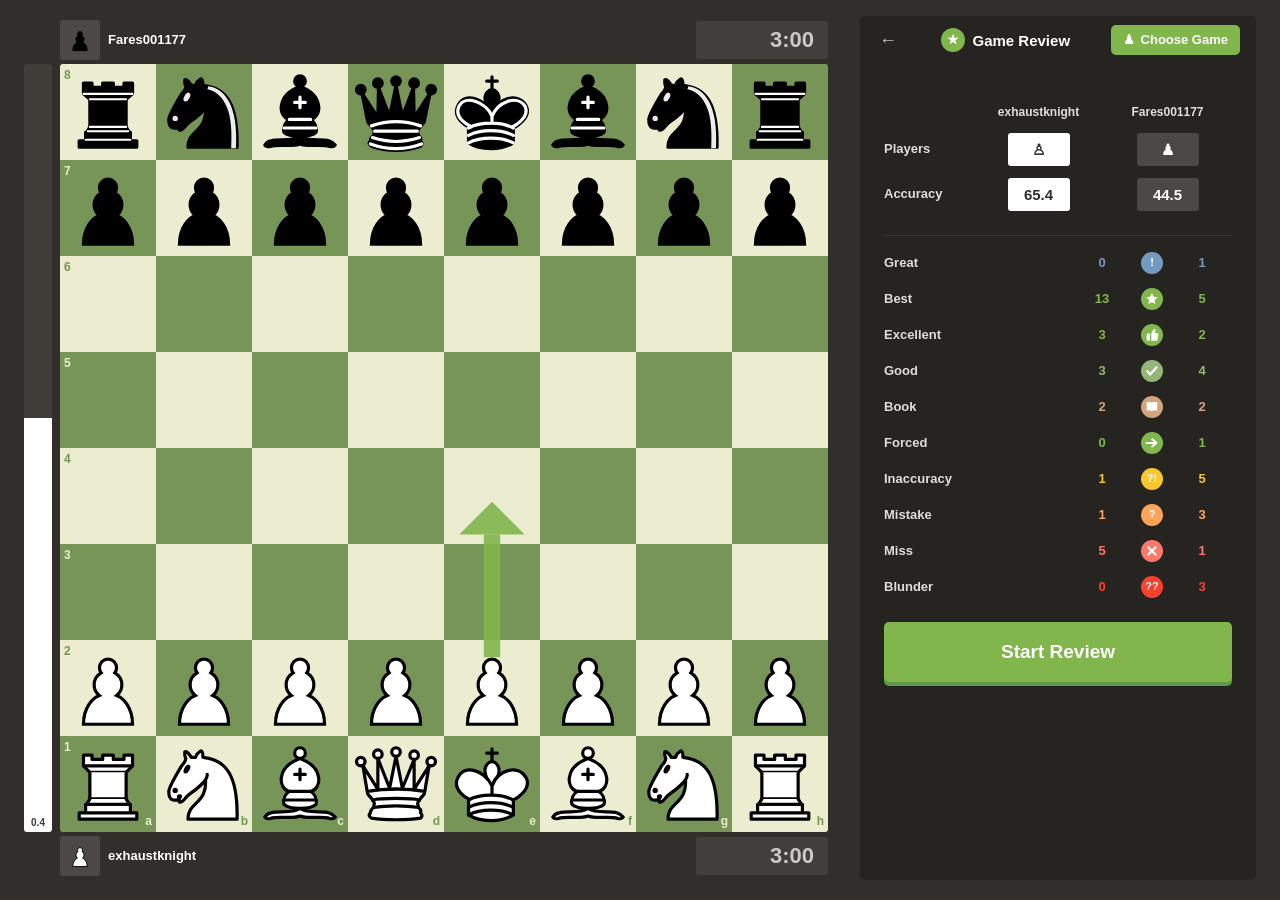
==== commit d5c59b79: "Add cancel button and endpoint for running analysis" ====
--- a/ui/index.html
+++ b/ui/index.html
@@ -506,6 +506,30 @@
   font-weight: 700;
   color: var(--white-50);
 }
+.btn-cancel-review {
+  margin-top: 6px;
+  background: rgba(250, 65, 45, 0.15);
+  border: 1px solid rgba(250, 65, 45, 0.4);
+  color: #ff7769;
+  border-radius: var(--radius-5);
+  font-size: 13px;
+  font-weight: 700;
+  padding: 8px 18px;
+  cursor: pointer;
+  transition: all 0.15s ease;
+  display: inline-flex;
+  align-items: center;
+  gap: 6px;
+}
+.btn-cancel-review:hover {
+  background: rgba(250, 65, 45, 0.3);
+  color: #fff;
+  border-color: #fa412d;
+}
+.btn-cancel-review:disabled {
+  opacity: 0.5;
+  cursor: not-allowed;
+}
 
 @media (prefers-reduced-motion:reduce){.evalbar .fill{transition:none}}
 </style>
@@ -668,6 +692,7 @@
       <span id="progPct">0%</span>
       <span id="progCount">Preparing positions...</span>
     </div>
+    <button class="btn-cancel-review" id="btnCancelReview" type="button">✕ Cancel Analysis</button>
   </div>
 </div>
 
@@ -1427,9 +1452,15 @@
 $m("btnEmptyChoose").onclick = openGameModal;
 $m("modalCloseBtn").onclick = closeGameModal;
 
-// Close modal on Escape key
+// Close modal or cancel analysis on Escape key
 document.addEventListener("keydown", e => {
-  if (e.key === "Escape" && !$m("gameModal").hidden) closeGameModal();
+  if (e.key === "Escape") {
+    if (!$m("progressModal").hidden) {
+      cancelReview();
+    } else if (!$m("gameModal").hidden) {
+      closeGameModal();
+    }
+  }
 });
 
 // Tab switching
@@ -1549,6 +1580,8 @@
 async function startReview(payload) {
   closeGameModal();
   $m("progressModal").hidden = false;
+  $m("btnCancelReview").disabled = false;
+  $m("btnCancelReview").textContent = "✕ Cancel Analysis";
   $m("progFill").style.width = "0%";
   $m("progPct").textContent = "0%";
   $m("progSub").textContent = "Starting Stockfish review...";
@@ -1594,6 +1627,11 @@
           SFX.start();
           load(s.data);
         }, 300);
+      } else if (s.status === "cancelled") {
+        clearInterval(pollInterval);
+        pollInterval = null;
+        $m("progressModal").hidden = true;
+        openGameModal();
       } else if (s.status === "error") {
         clearInterval(pollInterval);
         pollInterval = null;
@@ -1606,6 +1644,19 @@
     }
   }, 350);
 }
+
+async function cancelReview() {
+  const btn = $m("btnCancelReview");
+  if (!btn || btn.disabled) return;
+  btn.disabled = true;
+  btn.textContent = "Cancelling...";
+  try {
+    await authFetch("/api/cancel-review", { method: "POST" });
+  } catch (e) {
+    console.error("Failed to cancel review:", e);
+  }
+}
+$m("btnCancelReview").onclick = cancelReview;
 
 /* ---------- Passcode Modal & Auth Logic ---------- */
 let authRequired = false;
